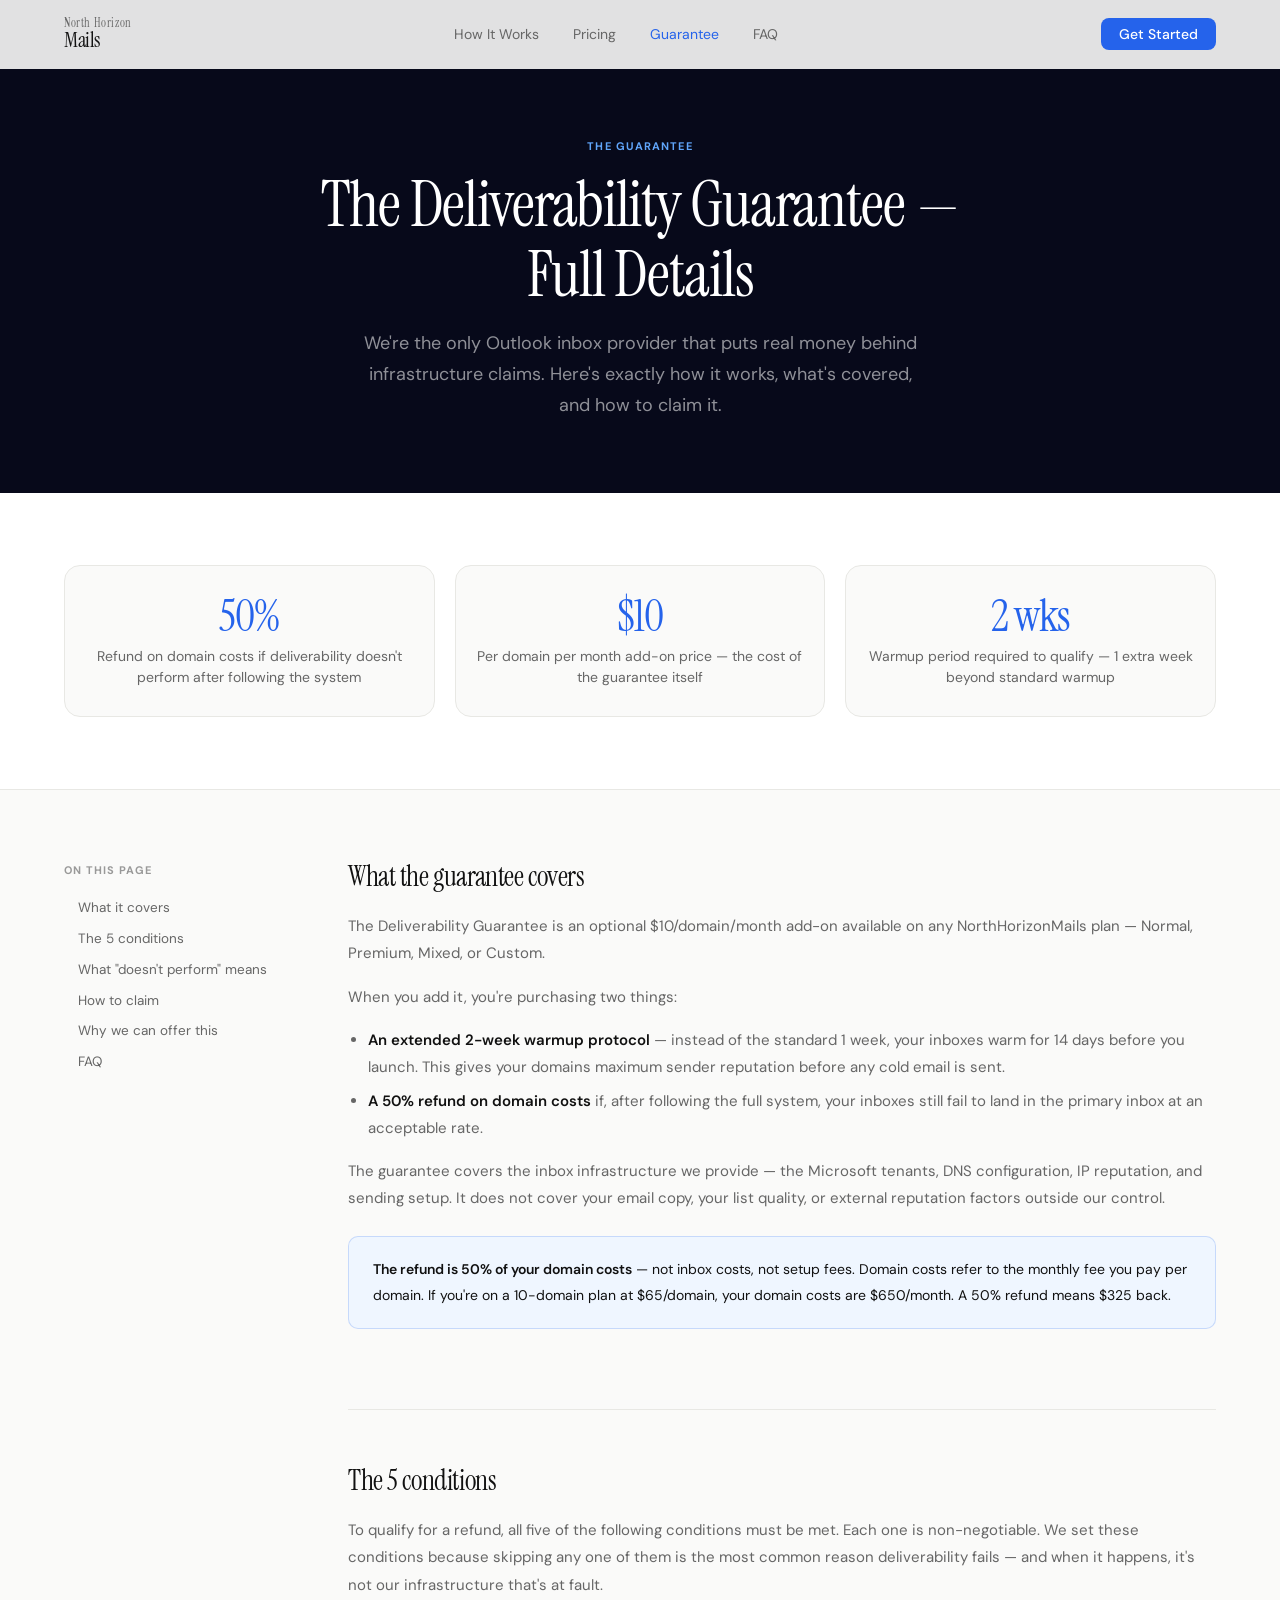
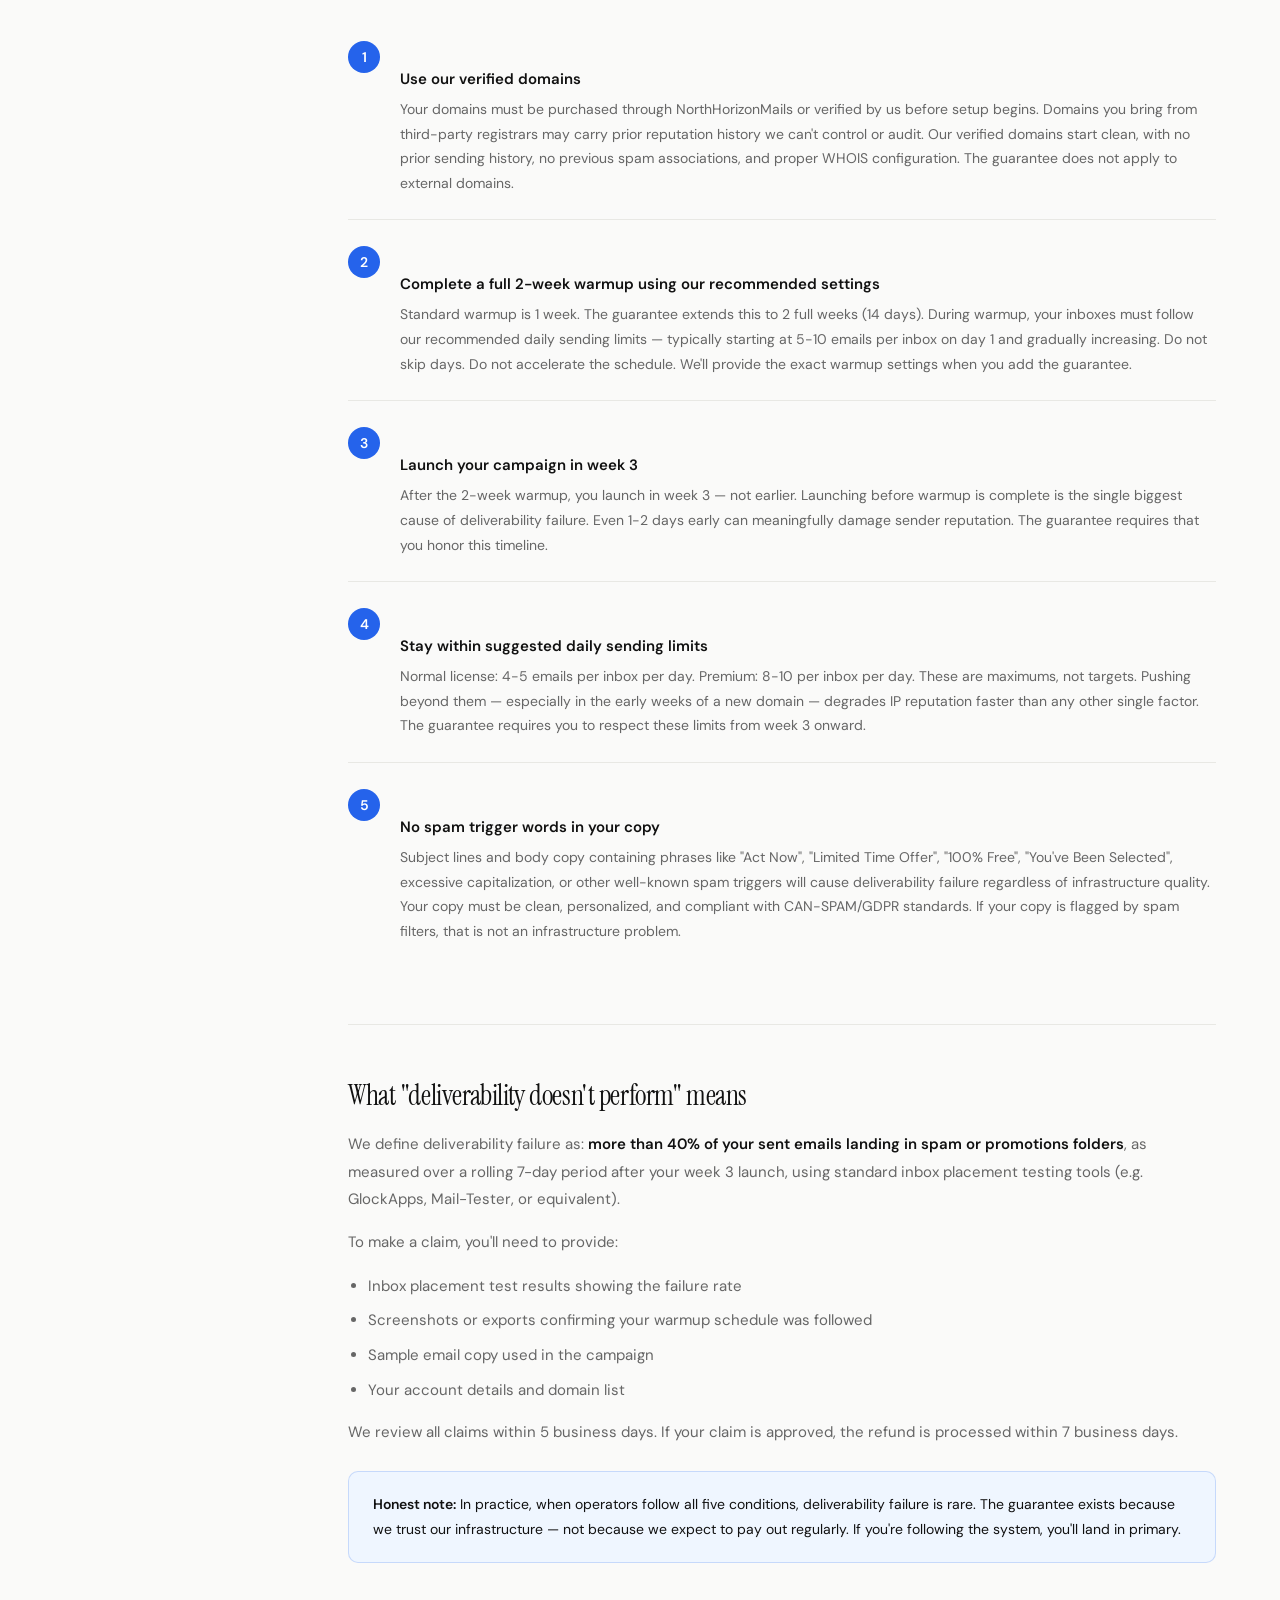
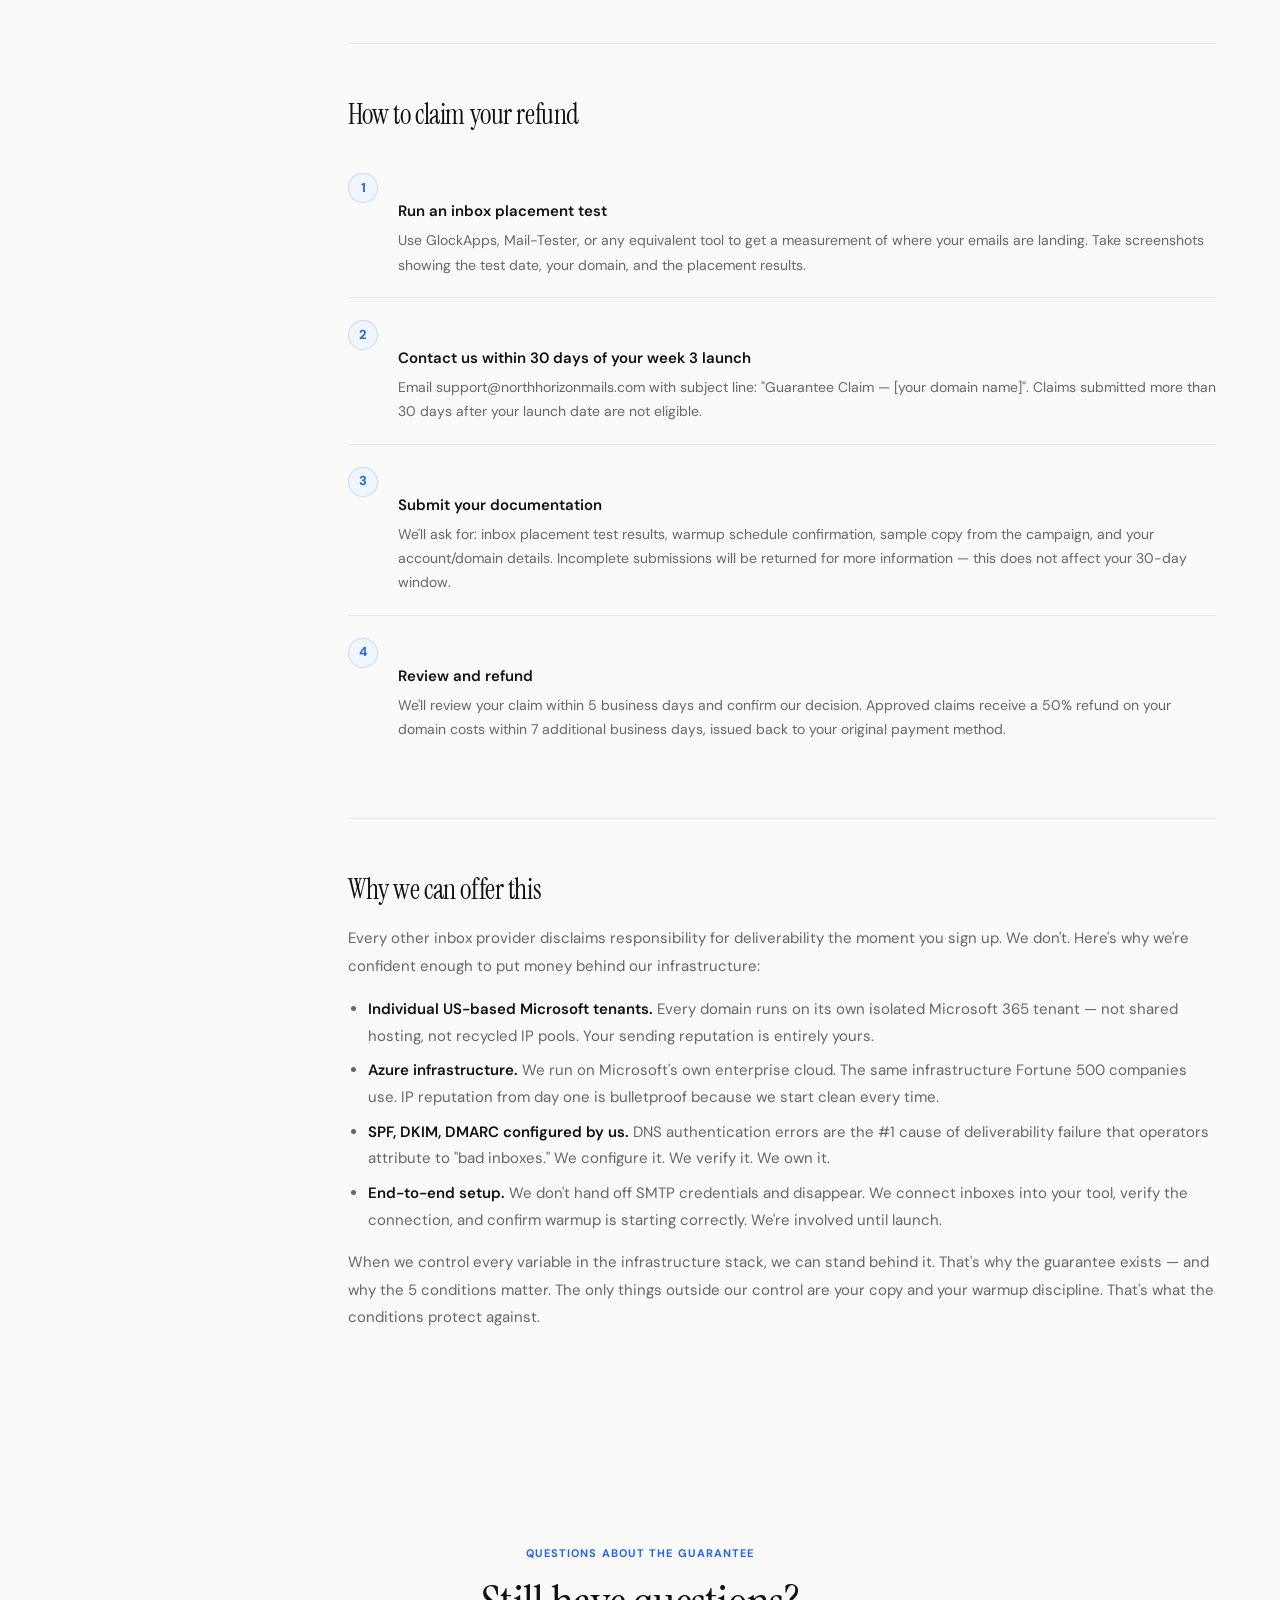
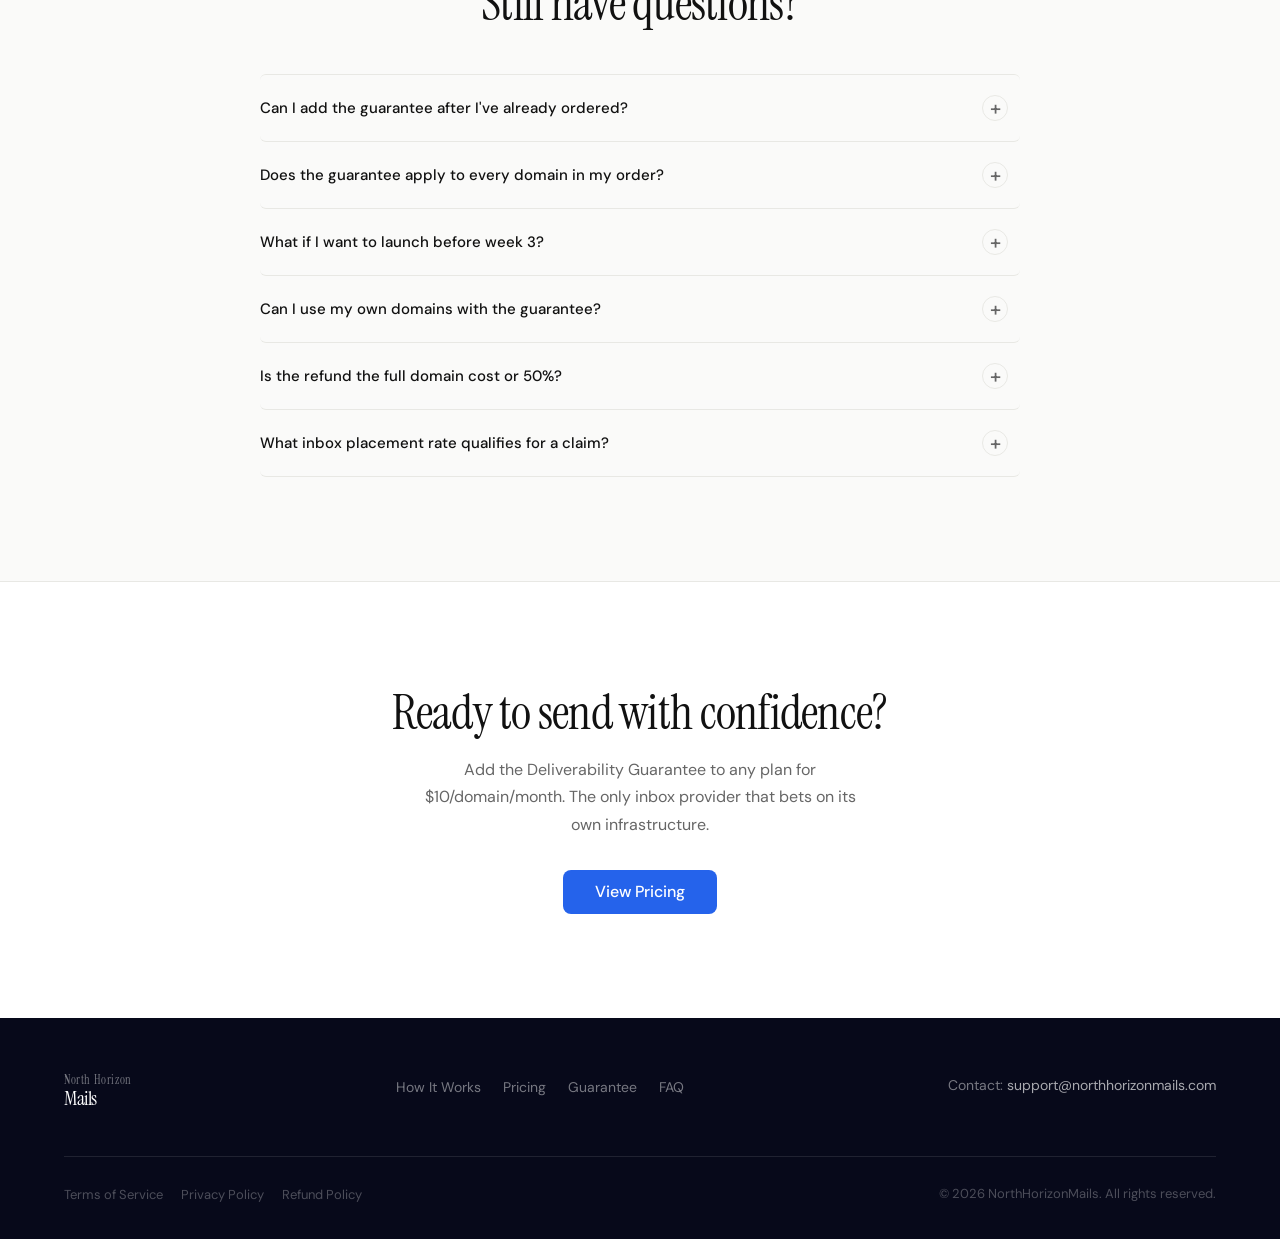
==== guarantee.html @ 083b2d0e "claude code" ====
<!DOCTYPE html>
<html lang="en">
<head>
  <meta charset="UTF-8" />
  <meta name="viewport" content="width=device-width, initial-scale=1.0" />
  <title>The Deliverability Guarantee — NorthHorizonMails</title>
  <meta name="description" content="Full details on the NorthHorizonMails Deliverability Guarantee. Follow the system, and if deliverability doesn't perform, we refund 50% of your domain costs." />
  <link rel="preconnect" href="https://fonts.googleapis.com" />
  <link rel="preconnect" href="https://fonts.gstatic.com" crossorigin />
  <link href="https://fonts.googleapis.com/css2?family=Instrument+Serif:ital@0;1&family=DM+Sans:opsz,wght@9..40,300;9..40,400;9..40,500;9..40,600&display=swap" rel="stylesheet" />
  <link rel="stylesheet" href="styles/tokens.css" />
  <link rel="stylesheet" href="styles/base.css" />
  <link rel="stylesheet" href="styles/animations.css" />
  <link rel="stylesheet" href="styles/components.css" />
  <link rel="stylesheet" href="styles/navbar.css" />
  <link rel="stylesheet" href="styles/footer.css" />
  <link rel="stylesheet" href="styles/page.css" />
  <link rel="stylesheet" href="styles/faq.css" />
  <style>
    /* ── Guarantee page specific ── */
    .g-page-hero {
      padding: calc(var(--nav-h) + 64px) 0 72px;
      background: var(--dark-bg);
      text-align: center;
    }
    .g-page-hero .tag { color: #60A5FA; }
    .g-page-hero h1 { color: white; max-width: 720px; margin: 0 auto 18px; }
    .g-page-hero p {
      font-size: 18px; color: rgba(255,255,255,0.55);
      max-width: 560px; margin: 0 auto; line-height: 1.72;
    }

    .g-overview {
      padding: 72px 0;
      background: var(--bg-alt);
      border-bottom: 1px solid var(--border-solid);
    }
    .g-overview-grid {
      display: grid;
      grid-template-columns: repeat(3, 1fr);
      gap: 20px;
    }
    .g-stat {
      text-align: center;
      padding: 28px 20px;
      background: var(--bg);
      border: 1px solid var(--border-solid);
      border-radius: var(--radius-lg);
    }
    .g-stat-n {
      font-family: var(--font-serif);
      font-size: 44px;
      letter-spacing: -0.02em;
      color: var(--accent);
      line-height: 1;
      margin-bottom: 8px;
    }
    .g-stat-l {
      font-size: 14px;
      color: var(--text-muted);
      line-height: 1.5;
    }

    .cond-detail {
      display: flex;
      gap: 20px;
      align-items: flex-start;
      padding: 24px 0;
      border-bottom: 1px solid var(--border-solid);
    }
    .cond-detail:last-child { border-bottom: none; }
    .cond-n {
      width: 32px; height: 32px; border-radius: 50%;
      background: var(--accent); color: white;
      font-size: 14px; font-weight: 600;
      display: flex; align-items: center; justify-content: center;
      flex-shrink: 0; margin-top: 2px;
    }
    .cond-body h3 {
      font-family: var(--font-sans);
      font-size: 15px; font-weight: 600; color: var(--text);
      margin-bottom: 6px;
    }
    .cond-body p {
      font-size: 14px; color: var(--text-muted); line-height: 1.76;
    }

    .claim-steps {
      counter-reset: claim;
    }
    .claim-step {
      display: flex; gap: 20px; align-items: flex-start;
      padding: 20px 0; border-bottom: 1px solid var(--border-solid);
    }
    .claim-step:last-child { border-bottom: none; }
    .claim-n {
      width: 30px; height: 30px; border-radius: 50%;
      background: var(--accent-bg); color: var(--accent);
      font-size: 13px; font-weight: 700;
      display: flex; align-items: center; justify-content: center;
      flex-shrink: 0; margin-top: 2px;
      border: 1.5px solid var(--accent-border);
    }
    .claim-body h3 {
      font-family: var(--font-sans);
      font-size: 15px; font-weight: 600; color: var(--text);
      margin-bottom: 5px;
    }
    .claim-body p { font-size: 14px; color: var(--text-muted); line-height: 1.74; }

    #g-faq { padding: var(--section-py) 0; background: var(--bg); }
    #g-faq .faq-hd { text-align: center; margin-bottom: 44px; }

    .g-cta-section {
      padding: var(--section-py) 0;
      background: var(--bg-alt);
      text-align: center;
      border-top: 1px solid var(--border-solid);
    }
    .g-cta-section h2 { max-width: 600px; margin: 0 auto 16px; }
    .g-cta-section p {
      font-size: 16px; color: var(--text-muted);
      max-width: 460px; margin: 0 auto 32px; line-height: 1.72;
    }
    .g-cta-section .btn { font-size: 16px; padding: 14px 32px; }

    @media (max-width: 700px) {
      .g-overview-grid { grid-template-columns: 1fr; }
      .cond-detail, .claim-step { flex-direction: row; }
    }
  </style>
</head>
<body>

<!-- NAVBAR -->
<nav id="navbar">
  <div class="nav-inner">
    <a href="index.html" class="nav-logo">
      <span class="logo-top">North Horizon</span>
      <span class="logo-bottom">Mails</span>
    </a>
    <ul class="nav-links">
      <li><a href="index.html#how-it-works">How It Works</a></li>
      <li><a href="index.html#pricing">Pricing</a></li>
      <li><a href="guarantee.html" style="color:var(--accent)">Guarantee</a></li>
      <li><a href="index.html#faq">FAQ</a></li>
    </ul>
    <a href="index.html#pricing" class="btn btn-primary nav-cta">Get Started</a>
    <button class="hamburger" id="hamburger" aria-label="Open menu" aria-expanded="false">
      <span></span><span></span><span></span>
    </button>
  </div>
</nav>
<div class="mobile-nav" id="mobile-nav">
  <a href="index.html#how-it-works">How It Works</a>
  <a href="index.html#pricing">Pricing</a>
  <a href="guarantee.html">Guarantee</a>
  <a href="index.html#faq">FAQ</a>
  <a href="index.html#pricing" class="btn btn-primary">Get Started</a>
</div>

<!-- HERO -->
<section class="g-page-hero">
  <div class="container">
    <span class="tag">The guarantee</span>
    <h1>The Deliverability Guarantee — Full Details</h1>
    <p>We're the only Outlook inbox provider that puts real money behind infrastructure claims. Here's exactly how it works, what's covered, and how to claim it.</p>
  </div>
</section>

<!-- STATS OVERVIEW -->
<section class="g-overview">
  <div class="container">
    <div class="g-overview-grid">
      <div class="g-stat fi">
        <p class="g-stat-n">50%</p>
        <p class="g-stat-l">Refund on domain costs if deliverability doesn't perform after following the system</p>
      </div>
      <div class="g-stat fi d1">
        <p class="g-stat-n">$10</p>
        <p class="g-stat-l">Per domain per month add-on price — the cost of the guarantee itself</p>
      </div>
      <div class="g-stat fi d2">
        <p class="g-stat-n">2 wks</p>
        <p class="g-stat-l">Warmup period required to qualify — 1 extra week beyond standard warmup</p>
      </div>
    </div>
  </div>
</section>

<!-- ARTICLE BODY -->
<section class="page-body">
  <div class="container">
    <div class="page-layout">

      <!-- TOC -->
      <nav class="page-toc">
        <h4>On this page</h4>
        <ul>
          <li><a href="#what-it-covers">What it covers</a></li>
          <li><a href="#the-5-conditions">The 5 conditions</a></li>
          <li><a href="#what-counts">What "doesn't perform" means</a></li>
          <li><a href="#how-to-claim">How to claim</a></li>
          <li><a href="#why-we-can">Why we can offer this</a></li>
          <li><a href="#g-faq">FAQ</a></li>
        </ul>
      </nav>

      <!-- Article -->
      <div class="page-article">

        <div class="article-section" id="what-it-covers">
          <h2>What the guarantee covers</h2>
          <p>The Deliverability Guarantee is an optional $10/domain/month add-on available on any NorthHorizonMails plan — Normal, Premium, Mixed, or Custom.</p>
          <p>When you add it, you're purchasing two things:</p>
          <ul>
            <li><strong>An extended 2-week warmup protocol</strong> — instead of the standard 1 week, your inboxes warm for 14 days before you launch. This gives your domains maximum sender reputation before any cold email is sent.</li>
            <li><strong>A 50% refund on domain costs</strong> if, after following the full system, your inboxes still fail to land in the primary inbox at an acceptable rate.</li>
          </ul>
          <p>The guarantee covers the inbox infrastructure we provide — the Microsoft tenants, DNS configuration, IP reputation, and sending setup. It does not cover your email copy, your list quality, or external reputation factors outside our control.</p>
          <div class="highlight-box">
            <p><strong>The refund is 50% of your domain costs</strong> — not inbox costs, not setup fees. Domain costs refer to the monthly fee you pay per domain. If you're on a 10-domain plan at $65/domain, your domain costs are $650/month. A 50% refund means $325 back.</p>
          </div>
        </div>

        <div class="article-section" id="the-5-conditions">
          <h2>The 5 conditions</h2>
          <p>To qualify for a refund, all five of the following conditions must be met. Each one is non-negotiable. We set these conditions because skipping any one of them is the most common reason deliverability fails — and when it happens, it's not our infrastructure that's at fault.</p>

          <div class="cond-detail">
            <div class="cond-n">1</div>
            <div class="cond-body">
              <h3>Use our verified domains</h3>
              <p>Your domains must be purchased through NorthHorizonMails or verified by us before setup begins. Domains you bring from third-party registrars may carry prior reputation history we can't control or audit. Our verified domains start clean, with no prior sending history, no previous spam associations, and proper WHOIS configuration. The guarantee does not apply to external domains.</p>
            </div>
          </div>
          <div class="cond-detail">
            <div class="cond-n">2</div>
            <div class="cond-body">
              <h3>Complete a full 2-week warmup using our recommended settings</h3>
              <p>Standard warmup is 1 week. The guarantee extends this to 2 full weeks (14 days). During warmup, your inboxes must follow our recommended daily sending limits — typically starting at 5-10 emails per inbox on day 1 and gradually increasing. Do not skip days. Do not accelerate the schedule. We'll provide the exact warmup settings when you add the guarantee.</p>
            </div>
          </div>
          <div class="cond-detail">
            <div class="cond-n">3</div>
            <div class="cond-body">
              <h3>Launch your campaign in week 3</h3>
              <p>After the 2-week warmup, you launch in week 3 — not earlier. Launching before warmup is complete is the single biggest cause of deliverability failure. Even 1-2 days early can meaningfully damage sender reputation. The guarantee requires that you honor this timeline.</p>
            </div>
          </div>
          <div class="cond-detail">
            <div class="cond-n">4</div>
            <div class="cond-body">
              <h3>Stay within suggested daily sending limits</h3>
              <p>Normal license: 4-5 emails per inbox per day. Premium: 8-10 per inbox per day. These are maximums, not targets. Pushing beyond them — especially in the early weeks of a new domain — degrades IP reputation faster than any other single factor. The guarantee requires you to respect these limits from week 3 onward.</p>
            </div>
          </div>
          <div class="cond-detail">
            <div class="cond-n">5</div>
            <div class="cond-body">
              <h3>No spam trigger words in your copy</h3>
              <p>Subject lines and body copy containing phrases like "Act Now", "Limited Time Offer", "100% Free", "You've Been Selected", excessive capitalization, or other well-known spam triggers will cause deliverability failure regardless of infrastructure quality. Your copy must be clean, personalized, and compliant with CAN-SPAM/GDPR standards. If your copy is flagged by spam filters, that is not an infrastructure problem.</p>
            </div>
          </div>
        </div>

        <div class="article-section" id="what-counts">
          <h2>What "deliverability doesn't perform" means</h2>
          <p>We define deliverability failure as: <strong>more than 40% of your sent emails landing in spam or promotions folders</strong>, as measured over a rolling 7-day period after your week 3 launch, using standard inbox placement testing tools (e.g. GlockApps, Mail-Tester, or equivalent).</p>
          <p>To make a claim, you'll need to provide:</p>
          <ul>
            <li>Inbox placement test results showing the failure rate</li>
            <li>Screenshots or exports confirming your warmup schedule was followed</li>
            <li>Sample email copy used in the campaign</li>
            <li>Your account details and domain list</li>
          </ul>
          <p>We review all claims within 5 business days. If your claim is approved, the refund is processed within 7 business days.</p>
          <div class="highlight-box">
            <p><strong>Honest note:</strong> In practice, when operators follow all five conditions, deliverability failure is rare. The guarantee exists because we trust our infrastructure — not because we expect to pay out regularly. If you're following the system, you'll land in primary.</p>
          </div>
        </div>

        <div class="article-section" id="how-to-claim">
          <h2>How to claim your refund</h2>

          <div class="claim-step">
            <div class="claim-n">1</div>
            <div class="claim-body">
              <h3>Run an inbox placement test</h3>
              <p>Use GlockApps, Mail-Tester, or any equivalent tool to get a measurement of where your emails are landing. Take screenshots showing the test date, your domain, and the placement results.</p>
            </div>
          </div>
          <div class="claim-step">
            <div class="claim-n">2</div>
            <div class="claim-body">
              <h3>Contact us within 30 days of your week 3 launch</h3>
              <p>Email support@northhorizonmails.com with subject line: "Guarantee Claim — [your domain name]". Claims submitted more than 30 days after your launch date are not eligible.</p>
            </div>
          </div>
          <div class="claim-step">
            <div class="claim-n">3</div>
            <div class="claim-body">
              <h3>Submit your documentation</h3>
              <p>We'll ask for: inbox placement test results, warmup schedule confirmation, sample copy from the campaign, and your account/domain details. Incomplete submissions will be returned for more information — this does not affect your 30-day window.</p>
            </div>
          </div>
          <div class="claim-step">
            <div class="claim-n">4</div>
            <div class="claim-body">
              <h3>Review and refund</h3>
              <p>We'll review your claim within 5 business days and confirm our decision. Approved claims receive a 50% refund on your domain costs within 7 additional business days, issued back to your original payment method.</p>
            </div>
          </div>
        </div>

        <div class="article-section" id="why-we-can">
          <h2>Why we can offer this</h2>
          <p>Every other inbox provider disclaims responsibility for deliverability the moment you sign up. We don't. Here's why we're confident enough to put money behind our infrastructure:</p>
          <ul>
            <li><strong>Individual US-based Microsoft tenants.</strong> Every domain runs on its own isolated Microsoft 365 tenant — not shared hosting, not recycled IP pools. Your sending reputation is entirely yours.</li>
            <li><strong>Azure infrastructure.</strong> We run on Microsoft's own enterprise cloud. The same infrastructure Fortune 500 companies use. IP reputation from day one is bulletproof because we start clean every time.</li>
            <li><strong>SPF, DKIM, DMARC configured by us.</strong> DNS authentication errors are the #1 cause of deliverability failure that operators attribute to "bad inboxes." We configure it. We verify it. We own it.</li>
            <li><strong>End-to-end setup.</strong> We don't hand off SMTP credentials and disappear. We connect inboxes into your tool, verify the connection, and confirm warmup is starting correctly. We're involved until launch.</li>
          </ul>
          <p>When we control every variable in the infrastructure stack, we can stand behind it. That's why the guarantee exists — and why the 5 conditions matter. The only things outside our control are your copy and your warmup discipline. That's what the conditions protect against.</p>
        </div>

      </div>
    </div>
  </div>
</section>

<!-- FAQ -->
<section id="g-faq">
  <div class="container">
    <div class="faq-hd fi">
      <span class="tag">Questions about the guarantee</span>
      <h2>Still have questions?</h2>
    </div>
    <div class="faq-list fi">
      <div class="faq-item">
        <button class="faq-q">Can I add the guarantee after I've already ordered?<span class="faq-ico">+</span></button>
        <div class="faq-a">Yes, but only before your warmup starts. Once warmup has begun, the guarantee cannot be added to that domain cohort. Contact us when placing your order or within the first 24 hours of setup to add it.</div>
      </div>
      <div class="faq-item">
        <button class="faq-q">Does the guarantee apply to every domain in my order?<span class="faq-ico">+</span></button>
        <div class="faq-a">The guarantee is priced and applied per domain ($10/domain/month). You can add it to all domains in your order or only selected ones. Refunds are calculated per domain — only domains with the guarantee add-on are eligible for a claim.</div>
      </div>
      <div class="faq-item">
        <button class="faq-q">What if I want to launch before week 3?<span class="faq-ico">+</span></button>
        <div class="faq-a">You can launch whenever you want — the guarantee simply won't apply if you launch before completing the full 2-week warmup. If deliverability is a priority and you've paid for the guarantee, we strongly recommend respecting the timeline. That extra week makes a measurable difference.</div>
      </div>
      <div class="faq-item">
        <button class="faq-q">Can I use my own domains with the guarantee?<span class="faq-ico">+</span></button>
        <div class="faq-a">No. The guarantee requires our verified domains because we can only stand behind reputation that we control from day one. Domains with prior sending history, unknown WHOIS status, or third-party DNS configurations introduce variables we can't audit. The guarantee is only available on NorthHorizonMails verified domains.</div>
      </div>
      <div class="faq-item">
        <button class="faq-q">Is the refund the full domain cost or 50%?<span class="faq-ico">+</span></button>
        <div class="faq-a">50% of your monthly domain costs for the affected billing period. If you have 10 domains at $65/month, your domain cost is $650/month. A successful claim returns $325. The guarantee add-on fee ($10/domain) is not refunded — that's the cost of the guarantee itself.</div>
      </div>
      <div class="faq-item">
        <button class="faq-q">What inbox placement rate qualifies for a claim?<span class="faq-ico">+</span></button>
        <div class="faq-a">More than 40% of emails landing in spam or promotions, measured over a 7-day window after your week 3 launch using a standard inbox placement testing tool. You'll need to provide the test results as part of your claim documentation.</div>
      </div>
    </div>
  </div>
</section>

<!-- CTA -->
<section class="g-cta-section">
  <div class="container">
    <h2 class="fi">Ready to send with confidence?</h2>
    <p class="fi d1">Add the Deliverability Guarantee to any plan for $10/domain/month. The only inbox provider that bets on its own infrastructure.</p>
    <a href="index.html#pricing" class="btn btn-primary fi d2">View Pricing</a>
  </div>
</section>

<!-- FOOTER -->
<footer id="footer">
  <div class="container">
    <div class="footer-top">
      <a href="index.html" class="footer-logo">
        <span class="logo-top">North Horizon</span>
        <span class="logo-bottom">Mails</span>
      </a>
      <ul class="footer-links">
        <li><a href="index.html#how-it-works">How It Works</a></li>
        <li><a href="index.html#pricing">Pricing</a></li>
        <li><a href="guarantee.html">Guarantee</a></li>
        <li><a href="index.html#faq">FAQ</a></li>
      </ul>
      <div class="footer-contact">Contact: <a href="mailto:support@northhorizonmails.com">support@northhorizonmails.com</a></div>
    </div>
    <div class="footer-bottom">
      <ul class="footer-legal">
        <li><a href="terms.html">Terms of Service</a></li>
        <li><a href="privacy.html">Privacy Policy</a></li>
        <li><a href="refund.html">Refund Policy</a></li>
      </ul>
      <p class="footer-copy">© 2026 NorthHorizonMails. All rights reserved.</p>
    </div>
  </div>
</footer>

<script src="js/config.js"></script>
<script src="js/app.js"></script>
</body>
</html>
---- styles/tokens.css ----
/* ════════════════════════════════════════════
   TOKENS.CSS — Design System Variables
   Edit this file to change colors, fonts, and
   spacing across the entire site.
════════════════════════════════════════════ */

:root {

  /* ── Colors ─────────────────────────────── */
  --bg:             #FAFAF9;      /* Main background */
  --bg-alt:         #FFFFFF;      /* Section alternate background */
  --text:           #111111;      /* Primary text */
  --text-muted:     #666666;      /* Secondary text */
  --text-light:     #999999;      /* Tertiary / placeholder text */

  /* Accent (blue) */
  --accent:         #2563EB;
  --accent-dark:    #1D4ED8;
  --accent-bg:      #EFF6FF;      /* Light blue tint for backgrounds */
  --accent-border:  rgba(37, 99, 235, 0.2);

  /* Borders */
  --border:         rgba(0, 0, 0, 0.08);
  --border-solid:   #E8E8E4;

  /* Dark section (Guarantee, Footer) */
  --dark-bg:           #07091A;
  --dark-surface:      rgba(255, 255, 255, 0.04);
  --dark-border:       rgba(255, 255, 255, 0.1);
  --dark-text:         rgba(255, 255, 255, 0.65);
  --dark-text-muted:   rgba(255, 255, 255, 0.45);
  --dark-text-faint:   rgba(255, 255, 255, 0.28);
  --dark-accent:       #60A5FA;
  --dark-accent-dim:   rgba(37, 99, 235, 0.28);
  --dark-accent-text:  #93C5FD;

  /* ── Shadows ─────────────────────────────── */
  --shadow-xs:  0 1px 2px rgba(0, 0, 0, 0.05);
  --shadow-sm:  0 2px 8px rgba(0, 0, 0, 0.06);
  --shadow-md:  0 4px 24px rgba(0, 0, 0, 0.08);
  --shadow-lg:  0 8px 48px rgba(0, 0, 0, 0.12);
  --shadow-accent: 0 4px 16px rgba(37, 99, 235, 0.30);

  /* ── Typography ──────────────────────────── */
  --font-serif: 'Instrument Serif', Georgia, 'Times New Roman', serif;
  --font-sans:  'DM Sans', system-ui, -apple-system, sans-serif;

  /* ── Sizing ──────────────────────────────── */
  --max-w:      1200px;
  --nav-h:      68px;
  --radius:     10px;
  --radius-lg:  16px;
  --section-py: 104px;

}

@media (max-width: 768px) {
  :root {
    --section-py: 72px;
  }
}

@media (max-width: 480px) {
  :root {
    --section-py: 56px;
  }
}
---- styles/base.css ----
/* ════════════════════════════════════════════
   BASE.CSS — Reset, body, container, headings
════════════════════════════════════════════ */

*, *::before, *::after {
  box-sizing: border-box;
  margin: 0;
  padding: 0;
}

html {
  scroll-behavior: smooth;
}

body {
  font-family: var(--font-sans);
  background: var(--bg);
  color: var(--text);
  line-height: 1.6;
  -webkit-font-smoothing: antialiased;
  -moz-osx-font-smoothing: grayscale;
  overflow-x: hidden;
}

img, svg {
  display: block;
  max-width: 100%;
}

a {
  color: inherit;
}

button {
  font-family: var(--font-sans);
}

/* ── Container ── */
.container {
  max-width: var(--max-w);
  margin: 0 auto;
  padding: 0 24px;
}

@media (max-width: 480px) {
  .container {
    padding: 0 18px;
  }
}

/* ── Headings ── */
h1, h2 {
  font-family: var(--font-serif);
  font-weight: 400;
  line-height: 1.1;
}

h1 {
  font-size: clamp(36px, 5vw, 68px);
  letter-spacing: -0.02em;
}

h2 {
  font-size: clamp(30px, 3.8vw, 52px);
  letter-spacing: -0.015em;
}

/* ── Section tag ── */
.tag {
  display: inline-block;
  font-size: 11px;
  font-weight: 700;
  letter-spacing: 0.1em;
  text-transform: uppercase;
  color: var(--accent);
  margin-bottom: 14px;
}
---- styles/animations.css ----
/* ════════════════════════════════════════════
   ANIMATIONS.CSS — Scroll fade-in
════════════════════════════════════════════ */

.fi {
  opacity: 0;
  transform: translateY(20px);
  transition: opacity 0.65s ease, transform 0.65s ease;
}

.fi.in {
  opacity: 1;
  transform: translateY(0);
}

.fi.d1 { transition-delay: 0.10s; }
.fi.d2 { transition-delay: 0.20s; }
.fi.d3 { transition-delay: 0.30s; }
.fi.d4 { transition-delay: 0.40s; }

/* Disable animations for users who prefer reduced motion */
@media (prefers-reduced-motion: reduce) {
  .fi {
    opacity: 1;
    transform: none;
    transition: none;
  }
}
---- styles/components.css ----
/* ════════════════════════════════════════════
   COMPONENTS.CSS — Shared UI components
   Buttons, dividers, check icons
════════════════════════════════════════════ */

/* ── Buttons ── */
.btn {
  display: inline-flex;
  align-items: center;
  justify-content: center;
  gap: 8px;
  padding: 12px 22px;
  font-family: var(--font-sans);
  font-size: 15px;
  font-weight: 500;
  line-height: 1;
  border-radius: 8px;
  border: none;
  cursor: pointer;
  text-decoration: none;
  transition: background 0.2s ease, box-shadow 0.2s ease, transform 0.2s ease, border-color 0.2s ease;
  white-space: nowrap;
  -webkit-tap-highlight-color: transparent;
}

.btn-primary {
  background: var(--accent);
  color: white;
}
.btn-primary:hover {
  background: var(--accent-dark);
  box-shadow: var(--shadow-accent);
  transform: translateY(-1px);
}
.btn-primary:active {
  transform: translateY(0);
  box-shadow: none;
}

.btn-secondary {
  background: transparent;
  color: var(--text);
  border: 1.5px solid rgba(0, 0, 0, 0.15);
}
.btn-secondary:hover {
  border-color: rgba(0, 0, 0, 0.3);
  transform: translateY(-1px);
}
.btn-secondary:active {
  transform: translateY(0);
}

.btn-outline {
  background: transparent;
  color: var(--accent);
  border: 1.5px solid var(--accent);
}
.btn-outline:hover {
  background: var(--accent-bg);
}

/* ── Check icon (pricing features) ── */
.chk {
  width: 17px;
  height: 17px;
  border-radius: 50%;
  background: var(--accent-bg);
  display: flex;
  align-items: center;
  justify-content: center;
  flex-shrink: 0;
  margin-top: 1px;
}
.chk svg {
  width: 9px;
  height: 9px;
  color: var(--accent);
}

/* ── Card divider ── */
.c-div {
  height: 1px;
  background: var(--border-solid);
  margin: 18px 0;
}
---- styles/navbar.css ----
/* ════════════════════════════════════════════
   NAVBAR.CSS
════════════════════════════════════════════ */

#navbar {
  position: fixed;
  top: 0; left: 0; right: 0;
  z-index: 1000;
  background: rgba(250, 250, 249, 0.9);
  backdrop-filter: blur(16px);
  -webkit-backdrop-filter: blur(16px);
  border-bottom: 1px solid transparent;
  transition: border-color 0.3s, box-shadow 0.3s;
}

#navbar.scrolled {
  border-color: var(--border-solid);
  box-shadow: var(--shadow-sm);
}

.nav-inner {
  max-width: var(--max-w);
  margin: 0 auto;
  padding: 0 24px;
  height: var(--nav-h);
  display: flex;
  align-items: center;
  justify-content: space-between;
  gap: 24px;
}

/* ── Two-line logo ── */
.nav-logo {
  text-decoration: none;
  display: flex;
  flex-direction: column;
  line-height: 1.15;
  flex-shrink: 0;
}
.logo-top {
  font-family: var(--font-serif);
  font-size: 12px;
  font-weight: 400;
  letter-spacing: 0.05em;
  color: var(--text-muted);
}
.logo-bottom {
  font-family: var(--font-serif);
  font-size: 21px;
  font-weight: 400;
  letter-spacing: -0.02em;
  color: var(--text);
  line-height: 1;
}

/* ── Nav links ── */
.nav-links {
  display: flex;
  gap: 34px;
  list-style: none;
}
.nav-links a {
  font-size: 14px;
  color: var(--text-muted);
  text-decoration: none;
  transition: color 0.2s;
}
.nav-links a:hover {
  color: var(--text);
}

.nav-cta {
  font-size: 14px;
  padding: 9px 18px;
  flex-shrink: 0;
}

/* ── Hamburger ── */
.hamburger {
  display: none;
  flex-direction: column;
  gap: 5px;
  cursor: pointer;
  background: none;
  border: none;
  padding: 6px;
  -webkit-tap-highlight-color: transparent;
}
.hamburger span {
  display: block;
  width: 22px;
  height: 2px;
  background: var(--text);
  border-radius: 2px;
  transition: transform 0.3s ease, opacity 0.3s ease;
}
.hamburger.open span:nth-child(1) { transform: translateY(7px) rotate(45deg); }
.hamburger.open span:nth-child(2) { opacity: 0; transform: scaleX(0); }
.hamburger.open span:nth-child(3) { transform: translateY(-7px) rotate(-45deg); }

/* ── Mobile nav ── */
.mobile-nav {
  position: fixed;
  top: var(--nav-h); left: 0; right: 0;
  background: rgba(250, 250, 249, 0.98);
  backdrop-filter: blur(16px);
  -webkit-backdrop-filter: blur(16px);
  border-bottom: 1px solid var(--border-solid);
  display: flex;
  flex-direction: column;
  overflow: hidden;
  max-height: 0;
  opacity: 0;
  transition: max-height 0.38s cubic-bezier(0.4, 0, 0.2, 1), opacity 0.3s ease;
  z-index: 999;
}
.mobile-nav.open {
  max-height: 420px;
  opacity: 1;
}
.mobile-nav a {
  font-size: 16px;
  color: var(--text);
  text-decoration: none;
  padding: 14px 24px;
  border-bottom: 1px solid var(--border-solid);
  transition: color 0.2s, background 0.2s;
}
.mobile-nav a:hover {
  color: var(--accent);
  background: var(--accent-bg);
}
.mobile-nav .btn {
  margin: 16px 24px 20px;
  justify-content: center;
}

@media (max-width: 768px) {
  .nav-links, .nav-cta { display: none; }
  .hamburger { display: flex; }
}
---- styles/footer.css ----
/* ════════════════════════════════════════════
   FOOTER.CSS
════════════════════════════════════════════ */

#footer {
  background: var(--dark-bg);
  padding: 56px 0 32px;
}

/* ── Two-line footer logo ── */
.footer-logo {
  text-decoration: none;
  display: flex;
  flex-direction: column;
  line-height: 1.15;
}
.footer-logo .logo-top {
  font-family: var(--font-serif);
  font-size: 12px;
  font-weight: 400;
  letter-spacing: 0.05em;
  color: rgba(255, 255, 255, 0.45);
}
.footer-logo .logo-bottom {
  font-family: var(--font-serif);
  font-size: 20px;
  font-weight: 400;
  letter-spacing: -0.02em;
  color: white;
  line-height: 1;
}

.footer-top {
  display: flex;
  justify-content: space-between;
  align-items: flex-start;
  flex-wrap: wrap;
  gap: 28px;
  margin-bottom: 48px;
}

.footer-links {
  display: flex;
  gap: 22px;
  list-style: none;
  flex-wrap: wrap;
  align-items: center;
}
.footer-links a {
  font-size: 14px;
  color: var(--dark-text-muted);
  text-decoration: none;
  transition: color 0.2s;
}
.footer-links a:hover {
  color: white;
}

.footer-contact {
  font-size: 14px;
  color: var(--dark-text-muted);
}
.footer-contact a {
  color: var(--dark-text);
  text-decoration: none;
  transition: color 0.2s;
}
.footer-contact a:hover {
  color: white;
}

/* ── Bottom bar ── */
.footer-bottom {
  border-top: 1px solid var(--dark-border);
  padding-top: 24px;
  display: flex;
  justify-content: space-between;
  align-items: center;
  flex-wrap: wrap;
  gap: 14px;
}

.footer-legal {
  display: flex;
  gap: 18px;
  list-style: none;
  flex-wrap: wrap;
}
.footer-legal a {
  font-size: 13px;
  color: var(--dark-text-faint);
  text-decoration: none;
  transition: color 0.2s;
}
.footer-legal a:hover {
  color: rgba(255, 255, 255, 0.65);
}

.footer-copy {
  font-size: 13px;
  color: var(--dark-text-faint);
}

/* ── Responsive ── */
@media (max-width: 640px) {
  .footer-top {
    flex-direction: column;
    gap: 22px;
  }
  .footer-bottom {
    flex-direction: column;
    align-items: flex-start;
    gap: 10px;
  }
}
---- styles/page.css ----
/* ════════════════════════════════════════════
   PAGE.CSS — Layout for detail/legal pages
   (guarantee.html, terms.html, etc.)
════════════════════════════════════════════ */

.page-hero {
  padding: calc(var(--nav-h) + 64px) 0 64px;
  background: radial-gradient(ellipse at 50% -10%, rgba(37, 99, 235, 0.06) 0%, transparent 65%), var(--bg);
  border-bottom: 1px solid var(--border-solid);
}

.page-hero h1 {
  max-width: 680px;
  margin: 0 auto 18px;
  text-align: center;
}

.page-hero-meta {
  text-align: center;
  font-size: 14px;
  color: var(--text-light);
}

/* ── Article layout ── */
.page-body {
  padding: 72px 0 104px;
  background: var(--bg);
}

.page-layout {
  display: grid;
  grid-template-columns: 220px 1fr;
  gap: 64px;
  align-items: start;
}

/* ── Sticky sidebar TOC ── */
.page-toc {
  position: sticky;
  top: calc(var(--nav-h) + 24px);
}

.page-toc h4 {
  font-family: var(--font-sans);
  font-size: 11px;
  font-weight: 700;
  letter-spacing: 0.09em;
  text-transform: uppercase;
  color: var(--text-light);
  margin-bottom: 14px;
}

.page-toc ul {
  list-style: none;
}
.page-toc li {
  margin-bottom: 2px;
}
.page-toc a {
  display: block;
  font-size: 13.5px;
  color: var(--text-muted);
  text-decoration: none;
  padding: 5px 0 5px 12px;
  border-left: 2px solid transparent;
  transition: color 0.2s, border-color 0.2s;
  line-height: 1.4;
}
.page-toc a:hover {
  color: var(--accent);
  border-color: var(--accent);
}

/* ── Article content ── */
.page-article {
  min-width: 0;
}

.article-section {
  margin-bottom: 56px;
  padding-bottom: 56px;
  border-bottom: 1px solid var(--border-solid);
}
.article-section:last-child {
  margin-bottom: 0;
  padding-bottom: 0;
  border-bottom: none;
}

.article-section h2 {
  font-size: clamp(22px, 2.5vw, 28px);
  margin-bottom: 20px;
}

.article-section h3 {
  font-family: var(--font-sans);
  font-size: 16px;
  font-weight: 600;
  color: var(--text);
  margin: 28px 0 10px;
}

.article-section p {
  font-size: 15px;
  color: var(--text-muted);
  line-height: 1.82;
  margin-bottom: 16px;
}
.article-section p:last-child {
  margin-bottom: 0;
}

.article-section ul,
.article-section ol {
  padding-left: 20px;
  margin-bottom: 16px;
}
.article-section li {
  font-size: 15px;
  color: var(--text-muted);
  line-height: 1.78;
  margin-bottom: 8px;
}

.article-section strong {
  color: var(--text);
  font-weight: 600;
}

.article-section a {
  color: var(--accent);
  text-decoration: underline;
  text-underline-offset: 3px;
}

/* ── Highlight box ── */
.highlight-box {
  background: var(--accent-bg);
  border: 1px solid var(--accent-border);
  border-radius: var(--radius);
  padding: 20px 24px;
  margin: 24px 0;
}
.highlight-box p {
  font-size: 14px !important;
  color: var(--text) !important;
  margin-bottom: 0 !important;
}

/* ── Responsive ── */
@media (max-width: 900px) {
  .page-layout {
    grid-template-columns: 1fr;
    gap: 0;
  }
  .page-toc {
    display: none;
  }
}

@media (max-width: 480px) {
  .page-body {
    padding: 48px 0 72px;
  }
}
---- styles/faq.css ----
/* ════════════════════════════════════════════
   FAQ.CSS — Accordion with smooth animation
════════════════════════════════════════════ */

#faq {
  padding: var(--section-py) 0;
  background: var(--bg);
}

.faq-hd {
  text-align: center;
  margin-bottom: 52px;
}

.faq-list {
  max-width: 760px;
  margin: 0 auto;
}

/* ── Item ── */
.faq-item {
  border-bottom: 1px solid var(--border-solid);
  transition: background 0.2s;
  border-radius: 6px;
}
.faq-item:first-child {
  border-top: 1px solid var(--border-solid);
}
.faq-item.open {
  background: rgba(37, 99, 235, 0.025);
}

/* ── Question button ── */
.faq-q {
  width: 100%;
  display: flex;
  align-items: center;
  justify-content: space-between;
  gap: 16px;
  padding: 20px 12px 20px 0;
  background: none;
  border: none;
  cursor: pointer;
  text-align: left;
  font-family: var(--font-sans);
  font-size: 15px;
  font-weight: 500;
  color: var(--text);
  transition: color 0.2s;
  -webkit-tap-highlight-color: transparent;
  min-height: 44px; /* touch target */
}
.faq-q:hover {
  color: var(--accent);
}
.faq-item.open .faq-q {
  color: var(--accent);
}

/* ── +/× icon ── */
.faq-ico {
  width: 26px;
  height: 26px;
  border-radius: 50%;
  border: 1.5px solid var(--border-solid);
  display: flex;
  align-items: center;
  justify-content: center;
  flex-shrink: 0;
  font-size: 20px;
  line-height: 1;
  color: var(--text-muted);
  transition: background 0.3s, border-color 0.3s, color 0.3s, transform 0.3s;
}
.faq-item.open .faq-ico {
  background: var(--accent);
  border-color: var(--accent);
  color: white;
  transform: rotate(45deg);
}

/* ── Answer — smooth max-height animation ── */
.faq-a {
  overflow: hidden;
  max-height: 0;
  padding: 0 44px 0 0;
  font-size: 14px;
  color: var(--text-muted);
  line-height: 1.84;
  transition: max-height 0.42s cubic-bezier(0.4, 0, 0.2, 1),
              padding-bottom 0.42s ease;
}
.faq-item.open .faq-a {
  max-height: 600px;
  padding-bottom: 22px;
}

/* ── Responsive ── */
@media (max-width: 480px) {
  .faq-q {
    font-size: 14px;
    padding-right: 0;
  }
  .faq-a {
    padding-right: 0;
  }
}
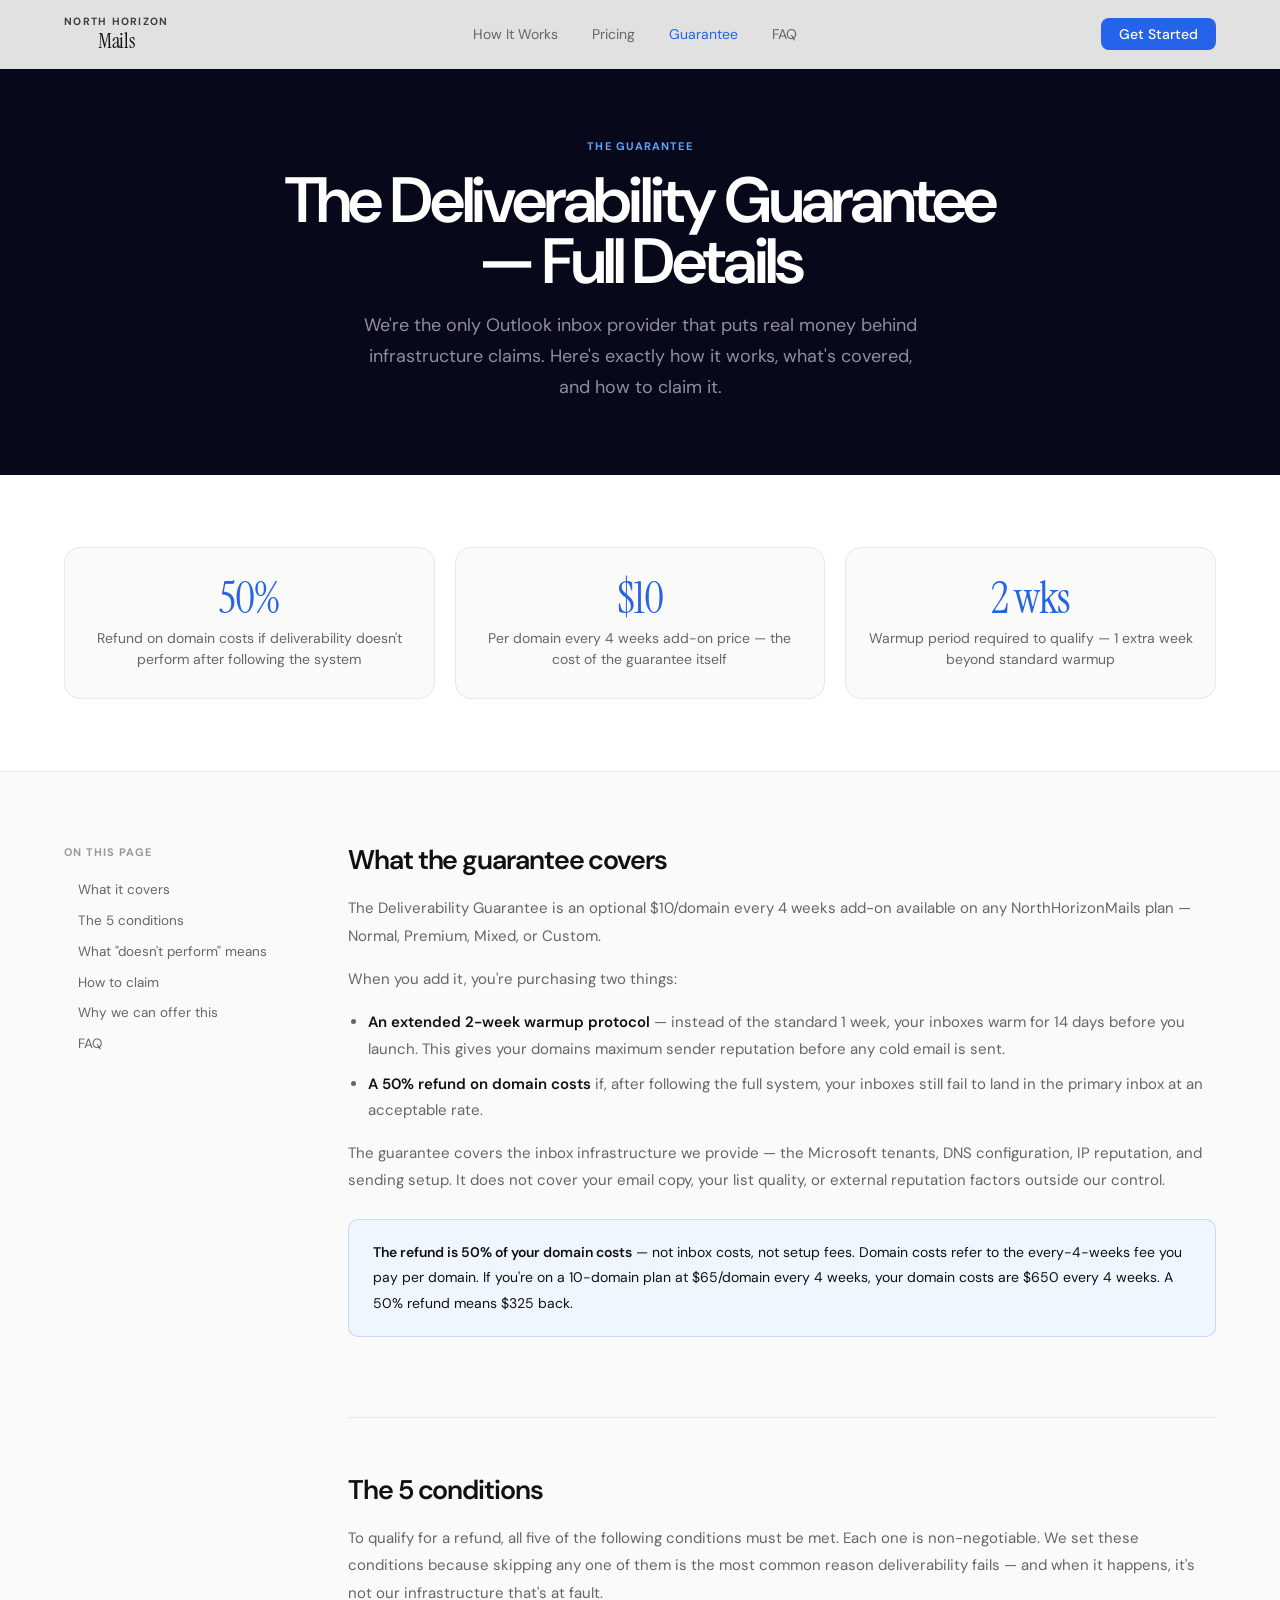
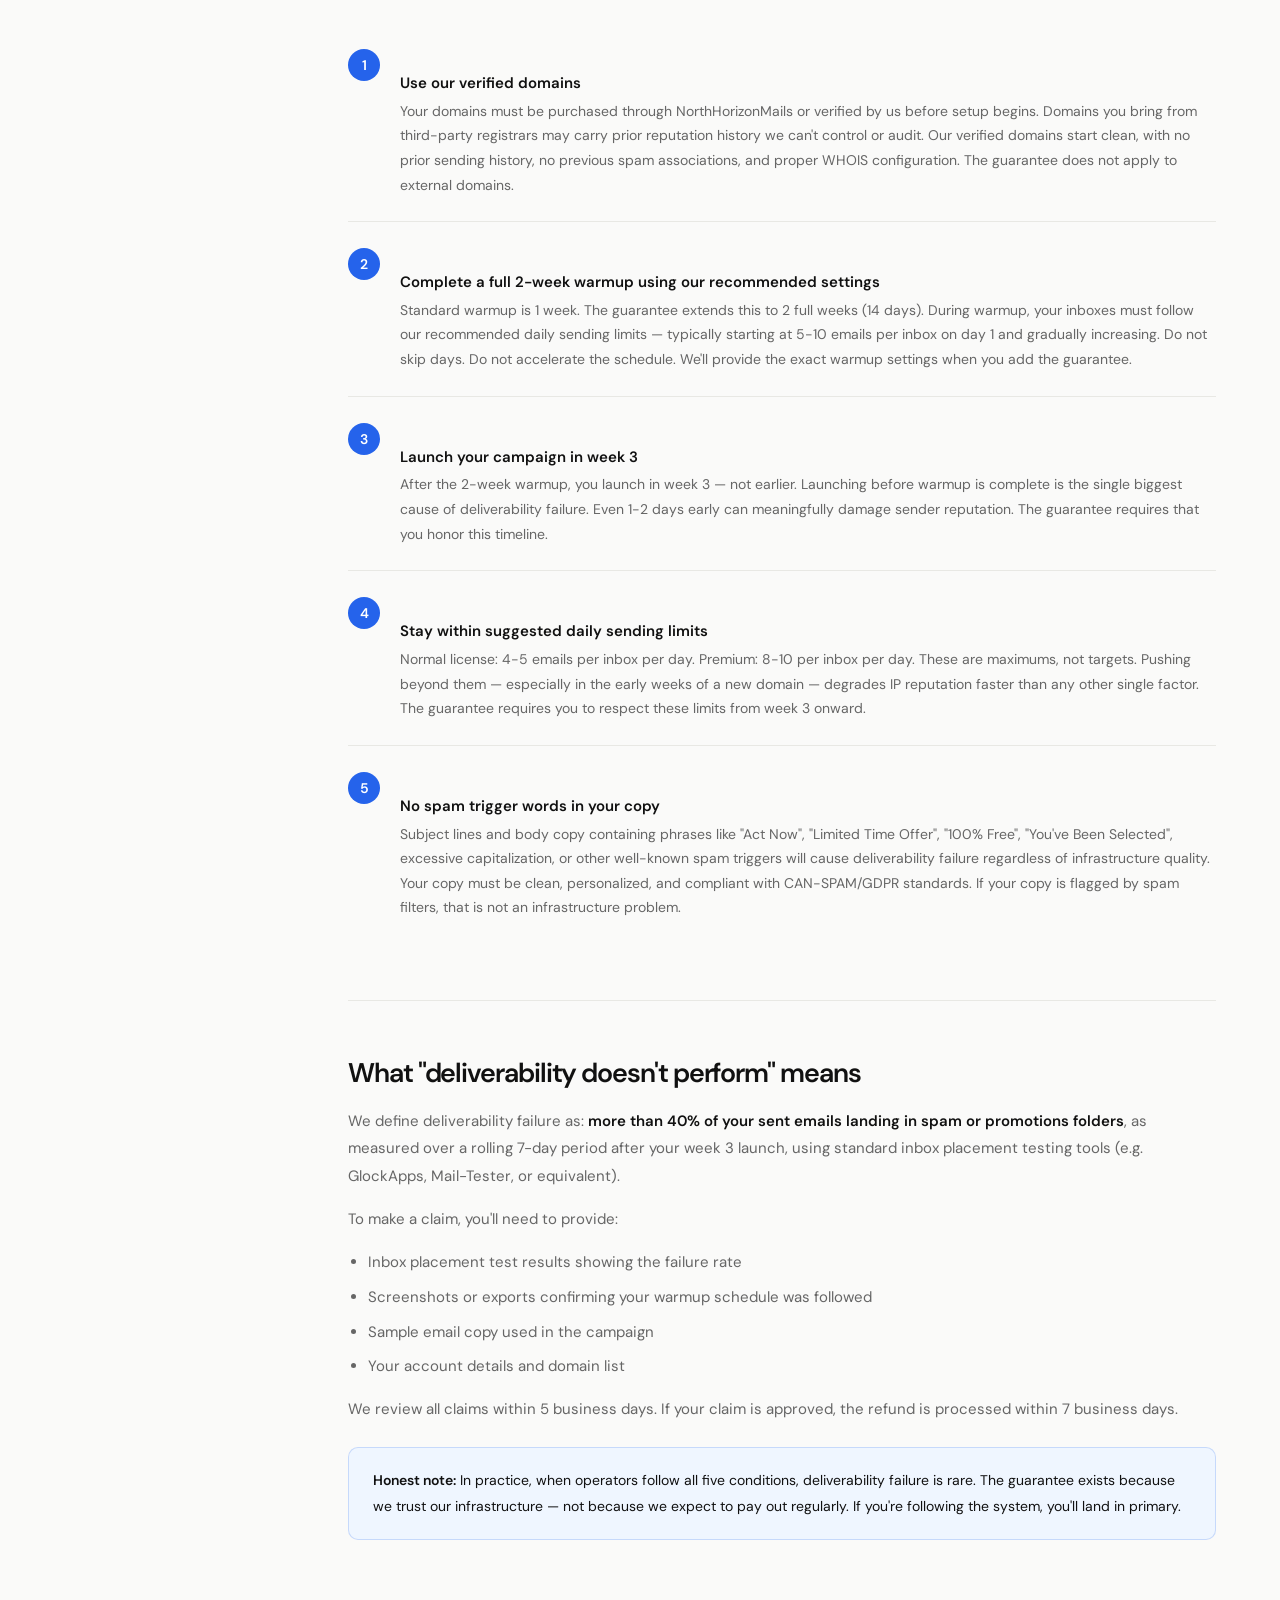
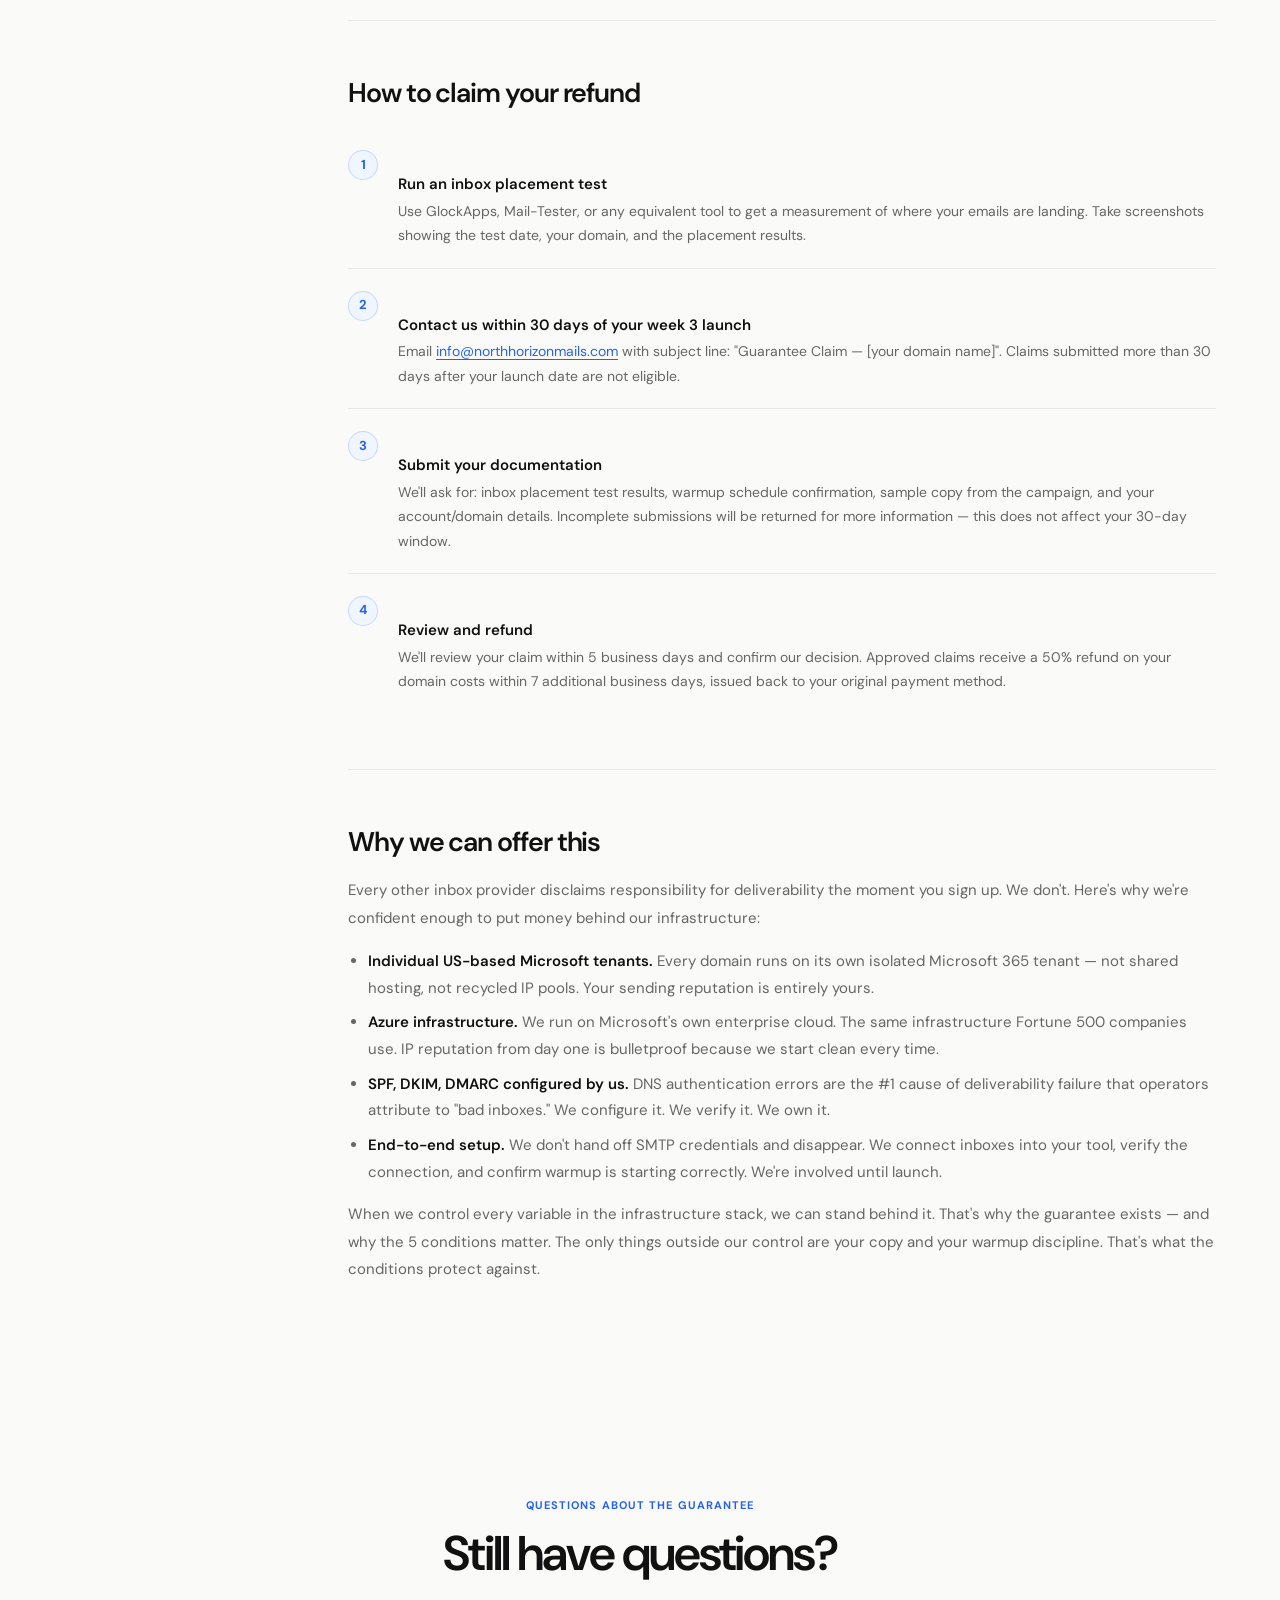
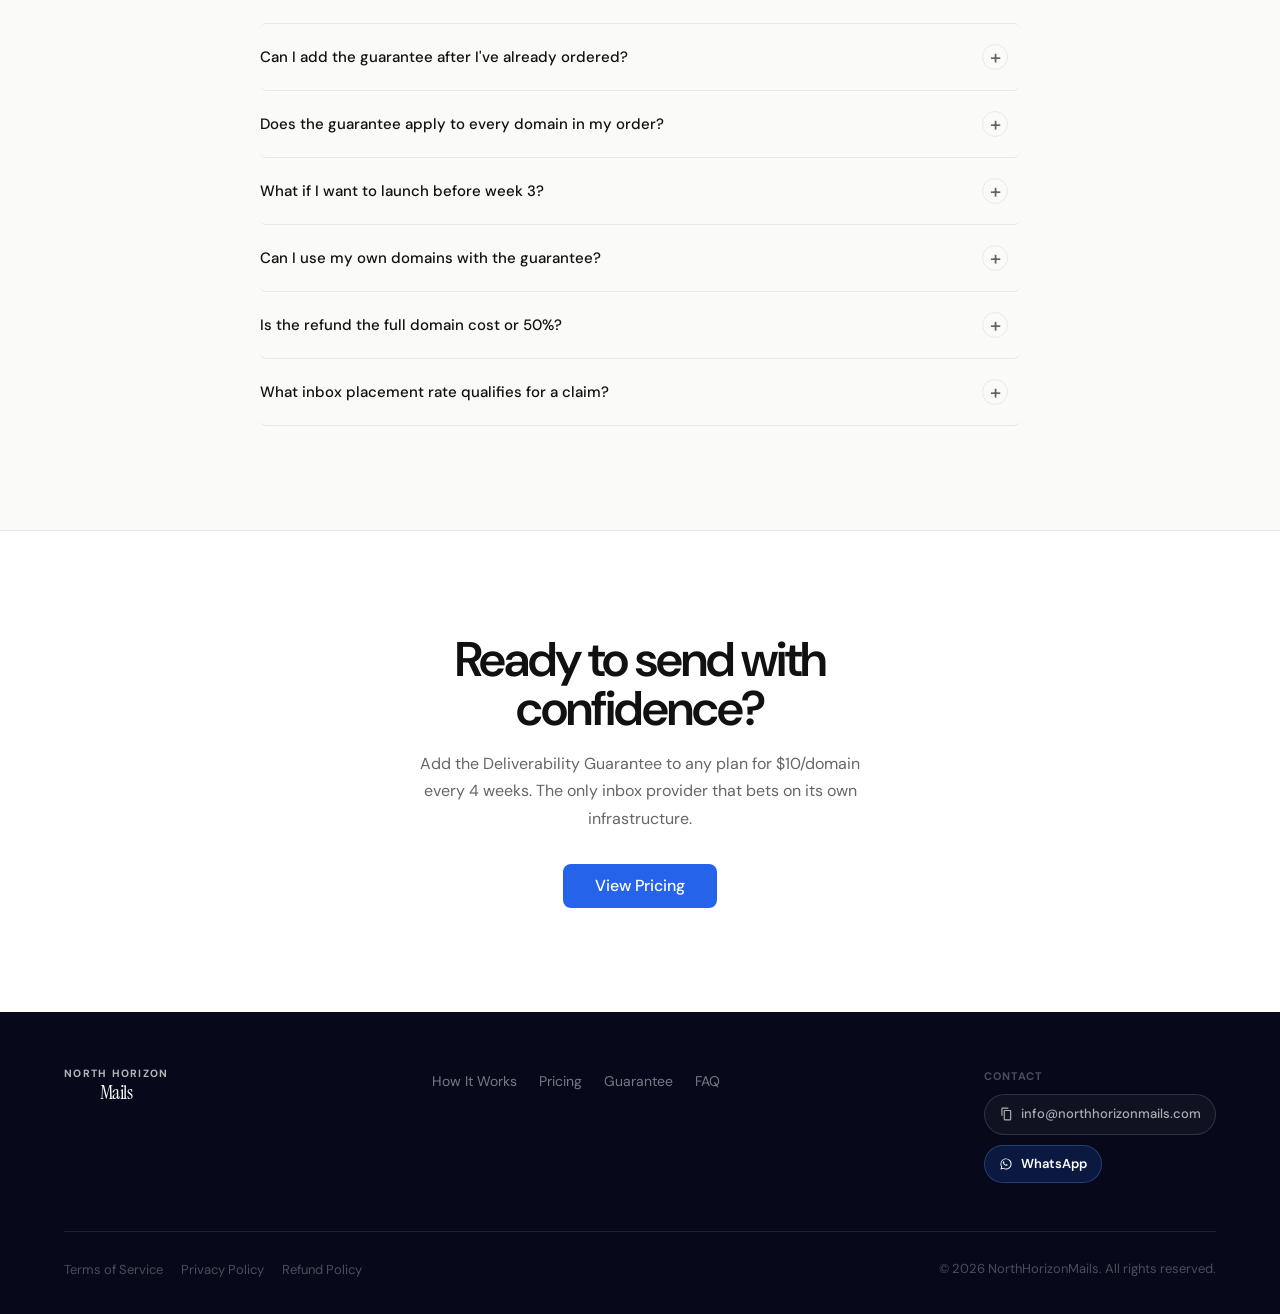
==== commit 8764bb82: "codex changes" ====
--- a/guarantee.html
+++ b/guarantee.html
@@ -5,9 +5,10 @@
   <meta name="viewport" content="width=device-width, initial-scale=1.0" />
   <title>The Deliverability Guarantee — NorthHorizonMails</title>
   <meta name="description" content="Full details on the NorthHorizonMails Deliverability Guarantee. Follow the system, and if deliverability doesn't perform, we refund 50% of your domain costs." />
+  <link rel="icon" href="favicon.svg" type="image/svg+xml" />
   <link rel="preconnect" href="https://fonts.googleapis.com" />
   <link rel="preconnect" href="https://fonts.gstatic.com" crossorigin />
-  <link href="https://fonts.googleapis.com/css2?family=Instrument+Serif:ital@0;1&family=DM+Sans:opsz,wght@9..40,300;9..40,400;9..40,500;9..40,600&display=swap" rel="stylesheet" />
+  <link href="https://fonts.googleapis.com/css2?family=Instrument+Serif:ital@0;1&family=DM+Sans:opsz,wght@9..40,300;9..40,400;9..40,500;9..40,600;9..40,700&display=swap" rel="stylesheet" />
   <link rel="stylesheet" href="styles/tokens.css" />
   <link rel="stylesheet" href="styles/base.css" />
   <link rel="stylesheet" href="styles/animations.css" />
@@ -178,7 +179,7 @@
       </div>
       <div class="g-stat fi d1">
         <p class="g-stat-n">$10</p>
-        <p class="g-stat-l">Per domain per month add-on price — the cost of the guarantee itself</p>
+        <p class="g-stat-l">Per domain every 4 weeks add-on price — the cost of the guarantee itself</p>
       </div>
       <div class="g-stat fi d2">
         <p class="g-stat-n">2 wks</p>
@@ -211,7 +212,7 @@
 
         <div class="article-section" id="what-it-covers">
           <h2>What the guarantee covers</h2>
-          <p>The Deliverability Guarantee is an optional $10/domain/month add-on available on any NorthHorizonMails plan — Normal, Premium, Mixed, or Custom.</p>
+          <p>The Deliverability Guarantee is an optional $10/domain every 4 weeks add-on available on any NorthHorizonMails plan — Normal, Premium, Mixed, or Custom.</p>
           <p>When you add it, you're purchasing two things:</p>
           <ul>
             <li><strong>An extended 2-week warmup protocol</strong> — instead of the standard 1 week, your inboxes warm for 14 days before you launch. This gives your domains maximum sender reputation before any cold email is sent.</li>
@@ -219,7 +220,7 @@
           </ul>
           <p>The guarantee covers the inbox infrastructure we provide — the Microsoft tenants, DNS configuration, IP reputation, and sending setup. It does not cover your email copy, your list quality, or external reputation factors outside our control.</p>
           <div class="highlight-box">
-            <p><strong>The refund is 50% of your domain costs</strong> — not inbox costs, not setup fees. Domain costs refer to the monthly fee you pay per domain. If you're on a 10-domain plan at $65/domain, your domain costs are $650/month. A 50% refund means $325 back.</p>
+            <p><strong>The refund is 50% of your domain costs</strong> — not inbox costs, not setup fees. Domain costs refer to the every-4-weeks fee you pay per domain. If you're on a 10-domain plan at $65/domain every 4 weeks, your domain costs are $650 every 4 weeks. A 50% refund means $325 back.</p>
           </div>
         </div>
 
@@ -294,7 +295,7 @@
             <div class="claim-n">2</div>
             <div class="claim-body">
               <h3>Contact us within 30 days of your week 3 launch</h3>
-              <p>Email support@northhorizonmails.com with subject line: "Guarantee Claim — [your domain name]". Claims submitted more than 30 days after your launch date are not eligible.</p>
+              <p>Email <a href="#" data-contact-email>Contact Email</a> with subject line: "Guarantee Claim — [your domain name]". Claims submitted more than 30 days after your launch date are not eligible.</p>
             </div>
           </div>
           <div class="claim-step">
@@ -344,7 +345,7 @@
       </div>
       <div class="faq-item">
         <button class="faq-q">Does the guarantee apply to every domain in my order?<span class="faq-ico">+</span></button>
-        <div class="faq-a">The guarantee is priced and applied per domain ($10/domain/month). You can add it to all domains in your order or only selected ones. Refunds are calculated per domain — only domains with the guarantee add-on are eligible for a claim.</div>
+        <div class="faq-a">The guarantee is priced and applied per domain ($10/domain every 4 weeks). You can add it to all domains in your order or only selected ones. Refunds are calculated per domain — only domains with the guarantee add-on are eligible for a claim.</div>
       </div>
       <div class="faq-item">
         <button class="faq-q">What if I want to launch before week 3?<span class="faq-ico">+</span></button>
@@ -356,7 +357,7 @@
       </div>
       <div class="faq-item">
         <button class="faq-q">Is the refund the full domain cost or 50%?<span class="faq-ico">+</span></button>
-        <div class="faq-a">50% of your monthly domain costs for the affected billing period. If you have 10 domains at $65/month, your domain cost is $650/month. A successful claim returns $325. The guarantee add-on fee ($10/domain) is not refunded — that's the cost of the guarantee itself.</div>
+        <div class="faq-a">50% of your domain costs for the affected billing period. If you have 10 domains at $65 every 4 weeks, your domain cost is $650 every 4 weeks. A successful claim returns $325. The guarantee add-on fee ($10/domain every 4 weeks) is not refunded — that's the cost of the guarantee itself.</div>
       </div>
       <div class="faq-item">
         <button class="faq-q">What inbox placement rate qualifies for a claim?<span class="faq-ico">+</span></button>
@@ -370,7 +371,7 @@
 <section class="g-cta-section">
   <div class="container">
     <h2 class="fi">Ready to send with confidence?</h2>
-    <p class="fi d1">Add the Deliverability Guarantee to any plan for $10/domain/month. The only inbox provider that bets on its own infrastructure.</p>
+    <p class="fi d1">Add the Deliverability Guarantee to any plan for $10/domain every 4 weeks. The only inbox provider that bets on its own infrastructure.</p>
     <a href="index.html#pricing" class="btn btn-primary fi d2">View Pricing</a>
   </div>
 </section>
@@ -389,7 +390,13 @@
         <li><a href="guarantee.html">Guarantee</a></li>
         <li><a href="index.html#faq">FAQ</a></li>
       </ul>
-      <div class="footer-contact">Contact: <a href="mailto:support@northhorizonmails.com">support@northhorizonmails.com</a></div>
+      <div class="footer-contact">
+        <span class="footer-contact-label">Contact</span>
+        <div class="footer-contact-links">
+          <a href="#" class="footer-contact-email" data-contact-email>Contact Email</a>
+          <a href="#" class="footer-contact-whatsapp" data-contact-whatsapp target="_blank" rel="noreferrer">WhatsApp</a>
+        </div>
+      </div>
     </div>
     <div class="footer-bottom">
       <ul class="footer-legal">
@@ -402,6 +409,7 @@
   </div>
 </footer>
 
+<script src="js/contact.js"></script>
 <script src="js/config.js"></script>
 <script src="js/app.js"></script>
 </body>
--- a/styles/tokens.css
+++ b/styles/tokens.css
@@ -44,6 +44,13 @@
   /* ── Typography ──────────────────────────── */
   --font-serif: 'Instrument Serif', Georgia, 'Times New Roman', serif;
   --font-sans:  'DM Sans', system-ui, -apple-system, sans-serif;
+  --font-heading: 'DM Sans', system-ui, -apple-system, sans-serif;
+  --heading-weight: 600;
+  --h1-line-height: 0.96;
+  --h1-letter-spacing: -0.05em;
+  --h2-line-height: 1.02;
+  --h2-letter-spacing: -0.04em;
+  --h3-line-height: 1.18;
 
   /* ── Sizing ──────────────────────────────── */
   --max-w:      1200px;
--- a/styles/base.css
+++ b/styles/base.css
@@ -50,19 +50,20 @@
 
 /* ── Headings ── */
 h1, h2 {
-  font-family: var(--font-serif);
-  font-weight: 400;
-  line-height: 1.1;
+  font-family: var(--font-heading);
+  font-weight: var(--heading-weight);
 }
 
 h1 {
   font-size: clamp(36px, 5vw, 68px);
-  letter-spacing: -0.02em;
+  letter-spacing: var(--h1-letter-spacing);
+  line-height: var(--h1-line-height);
 }
 
 h2 {
   font-size: clamp(30px, 3.8vw, 52px);
-  letter-spacing: -0.015em;
+  letter-spacing: var(--h2-letter-spacing);
+  line-height: var(--h2-line-height);
 }
 
 /* ── Section tag ── */
--- a/styles/navbar.css
+++ b/styles/navbar.css
@@ -34,15 +34,19 @@
   text-decoration: none;
   display: flex;
   flex-direction: column;
+  align-items: center;
   line-height: 1.15;
   flex-shrink: 0;
 }
 .logo-top {
-  font-family: var(--font-serif);
-  font-size: 12px;
-  font-weight: 400;
-  letter-spacing: 0.05em;
-  color: var(--text-muted);
+  font-family: var(--font-sans);
+  font-size: 10.5px;
+  font-weight: 700;
+  letter-spacing: 0.12em;
+  text-transform: uppercase;
+  color: rgba(17, 17, 17, 0.78);
+  margin-bottom: 2px;
+  text-align: center;
 }
 .logo-bottom {
   font-family: var(--font-serif);
@@ -51,6 +55,7 @@
   letter-spacing: -0.02em;
   color: var(--text);
   line-height: 1;
+  text-align: center;
 }
 
 /* ── Nav links ── */
--- a/styles/footer.css
+++ b/styles/footer.css
@@ -12,14 +12,18 @@
   text-decoration: none;
   display: flex;
   flex-direction: column;
+  align-items: center;
   line-height: 1.15;
 }
 .footer-logo .logo-top {
-  font-family: var(--font-serif);
-  font-size: 12px;
-  font-weight: 400;
-  letter-spacing: 0.05em;
-  color: rgba(255, 255, 255, 0.45);
+  font-family: var(--font-sans);
+  font-size: 10.5px;
+  font-weight: 700;
+  letter-spacing: 0.12em;
+  text-transform: uppercase;
+  color: rgba(255, 255, 255, 0.7);
+  margin-bottom: 2px;
+  text-align: center;
 }
 .footer-logo .logo-bottom {
   font-family: var(--font-serif);
@@ -28,6 +32,7 @@
   letter-spacing: -0.02em;
   color: white;
   line-height: 1;
+  text-align: center;
 }
 
 .footer-top {
@@ -57,16 +62,86 @@
 }
 
 .footer-contact {
+  display: flex;
+  flex-direction: column;
+  align-items: flex-start;
+  gap: 8px;
   font-size: 14px;
   color: var(--dark-text-muted);
 }
-.footer-contact a {
+.footer-contact-label {
+  font-size: 11px;
+  font-weight: 700;
+  letter-spacing: 0.08em;
+  text-transform: uppercase;
+  color: var(--dark-text-faint);
+}
+
+.footer-contact-links {
+  display: flex;
+  flex-direction: column;
+  align-items: flex-start;
+  gap: 10px;
+}
+
+.footer-contact-email {
+  display: inline-flex;
+  align-items: center;
+  gap: 8px;
+  padding: 9px 14px;
+  border-radius: 999px;
+  background: rgba(255, 255, 255, 0.04);
+  border: 1px solid rgba(148, 163, 184, 0.22);
   color: var(--dark-text);
   text-decoration: none;
-  transition: color 0.2s;
-}
-.footer-contact a:hover {
-  color: white;
+  font-size: 13px;
+  font-weight: 500;
+  transition: color 0.2s, background 0.2s, border-color 0.2s, transform 0.2s;
+}
+.footer-contact-email:hover {
+  color: white;
+  background: rgba(255, 255, 255, 0.07);
+  border-color: rgba(148, 163, 184, 0.34);
+  transform: translateY(-1px);
+}
+.footer-contact-email::before {
+  content: "";
+  width: 14px;
+  height: 14px;
+  flex-shrink: 0;
+  background: currentColor;
+  -webkit-mask: url("data:image/svg+xml,%3Csvg xmlns='http://www.w3.org/2000/svg' viewBox='0 0 24 24'%3E%3Cpath fill='black' d='M16 1H6a2 2 0 0 0-2 2v12h2V3h10V1Zm3 4H10a2 2 0 0 0-2 2v14a2 2 0 0 0 2 2h9a2 2 0 0 0 2-2V7a2 2 0 0 0-2-2Zm0 16H10V7h9v14Z'/%3E%3C/svg%3E") center / contain no-repeat;
+  mask: url("data:image/svg+xml,%3Csvg xmlns='http://www.w3.org/2000/svg' viewBox='0 0 24 24'%3E%3Cpath fill='black' d='M16 1H6a2 2 0 0 0-2 2v12h2V3h10V1Zm3 4H10a2 2 0 0 0-2 2v14a2 2 0 0 0 2 2h9a2 2 0 0 0 2-2V7a2 2 0 0 0-2-2Zm0 16H10V7h9v14Z'/%3E%3C/svg%3E") center / contain no-repeat;
+}
+
+.footer-contact-whatsapp {
+  display: inline-flex;
+  align-items: center;
+  justify-content: center;
+  gap: 8px;
+  padding: 8px 14px;
+  border-radius: 999px;
+  background: rgba(37, 99, 235, 0.18);
+  border: 1px solid rgba(96, 165, 250, 0.28);
+  color: white;
+  font-size: 13px;
+  font-weight: 600;
+  text-decoration: none;
+  transition: background 0.2s, border-color 0.2s, transform 0.2s;
+}
+.footer-contact-whatsapp:hover {
+  background: rgba(37, 99, 235, 0.28);
+  border-color: rgba(147, 197, 253, 0.42);
+  transform: translateY(-1px);
+}
+.footer-contact-whatsapp::before {
+  content: "";
+  width: 14px;
+  height: 14px;
+  flex-shrink: 0;
+  background: currentColor;
+  -webkit-mask: url("data:image/svg+xml,%3Csvg xmlns='http://www.w3.org/2000/svg' viewBox='0 0 32 32'%3E%3Cpath fill='black' d='M19.11 17.21c-.27-.14-1.58-.78-1.82-.87-.24-.09-.42-.14-.6.14-.18.27-.69.87-.85 1.05-.15.18-.31.21-.58.07-.27-.14-1.13-.42-2.15-1.34-.8-.71-1.34-1.59-1.49-1.86-.15-.27-.02-.42.11-.56.12-.12.27-.31.4-.47.13-.15.18-.27.27-.45.09-.18.05-.34-.02-.47-.07-.14-.6-1.45-.82-1.99-.22-.53-.44-.46-.6-.47h-.51c-.18 0-.47.07-.71.34-.24.27-.93.91-.93 2.22 0 1.31.96 2.57 1.09 2.75.14.18 1.89 2.89 4.57 4.05.64.28 1.14.45 1.53.58.64.2 1.22.17 1.68.1.51-.08 1.58-.65 1.8-1.28.22-.63.22-1.17.15-1.28-.07-.11-.24-.18-.51-.31Z'/%3E%3Cpath fill='black' d='M16.03 3.2c-6.98 0-12.66 5.67-12.66 12.64 0 2.23.58 4.41 1.68 6.33L3.2 28.8l6.82-1.79a12.7 12.7 0 0 0 6.01 1.53h.01c6.97 0 12.65-5.67 12.65-12.64 0-3.38-1.32-6.55-3.71-8.94a12.56 12.56 0 0 0-8.95-3.76Zm0 23.2h-.01a10.57 10.57 0 0 1-5.39-1.48l-.39-.23-4.04 1.06 1.08-3.94-.25-.4a10.5 10.5 0 0 1-1.62-5.55c0-5.79 4.72-10.51 10.53-10.51 2.81 0 5.45 1.09 7.43 3.08a10.44 10.44 0 0 1 3.08 7.43c0 5.8-4.72 10.52-10.52 10.52Z'/%3E%3C/svg%3E") center / contain no-repeat;
+  mask: url("data:image/svg+xml,%3Csvg xmlns='http://www.w3.org/2000/svg' viewBox='0 0 32 32'%3E%3Cpath fill='black' d='M19.11 17.21c-.27-.14-1.58-.78-1.82-.87-.24-.09-.42-.14-.6.14-.18.27-.69.87-.85 1.05-.15.18-.31.21-.58.07-.27-.14-1.13-.42-2.15-1.34-.8-.71-1.34-1.59-1.49-1.86-.15-.27-.02-.42.11-.56.12-.12.27-.31.4-.47.13-.15.18-.27.27-.45.09-.18.05-.34-.02-.47-.07-.14-.6-1.45-.82-1.99-.22-.53-.44-.46-.6-.47h-.51c-.18 0-.47.07-.71.34-.24.27-.93.91-.93 2.22 0 1.31.96 2.57 1.09 2.75.14.18 1.89 2.89 4.57 4.05.64.28 1.14.45 1.53.58.64.2 1.22.17 1.68.1.51-.08 1.58-.65 1.8-1.28.22-.63.22-1.17.15-1.28-.07-.11-.24-.18-.51-.31Z'/%3E%3Cpath fill='black' d='M16.03 3.2c-6.98 0-12.66 5.67-12.66 12.64 0 2.23.58 4.41 1.68 6.33L3.2 28.8l6.82-1.79a12.7 12.7 0 0 0 6.01 1.53h.01c6.97 0 12.65-5.67 12.65-12.64 0-3.38-1.32-6.55-3.71-8.94a12.56 12.56 0 0 0-8.95-3.76Zm0 23.2h-.01a10.57 10.57 0 0 1-5.39-1.48l-.39-.23-4.04 1.06 1.08-3.94-.25-.4a10.5 10.5 0 0 1-1.62-5.55c0-5.79 4.72-10.51 10.53-10.51 2.81 0 5.45 1.09 7.43 3.08a10.44 10.44 0 0 1 3.08 7.43c0 5.8-4.72 10.52-10.52 10.52Z'/%3E%3C/svg%3E") center / contain no-repeat;
 }
 
 /* ── Bottom bar ── */
@@ -105,11 +180,27 @@
 @media (max-width: 640px) {
   .footer-top {
     flex-direction: column;
+    align-items: center;
     gap: 22px;
-  }
+    text-align: center;
+  }
+
+  .footer-links {
+    justify-content: center;
+  }
+
+  .footer-contact-links {
+    align-items: center;
+  }
+
   .footer-bottom {
     flex-direction: column;
-    align-items: flex-start;
+    align-items: center;
     gap: 10px;
-  }
-}
+    text-align: center;
+  }
+
+  .footer-legal {
+    justify-content: center;
+  }
+}
--- a/styles/page.css
+++ b/styles/page.css
@@ -10,6 +10,7 @@
 }
 
 .page-hero h1 {
+  font-size: clamp(34px, 4.2vw, 54px);
   max-width: 680px;
   margin: 0 auto 18px;
   text-align: center;
@@ -88,15 +89,17 @@
 }
 
 .article-section h2 {
-  font-size: clamp(22px, 2.5vw, 28px);
+  font-size: clamp(22px, 2.2vw, 27px);
+  line-height: 1.15;
   margin-bottom: 20px;
 }
 
 .article-section h3 {
-  font-family: var(--font-sans);
+  font-family: var(--font-heading);
   font-size: 16px;
-  font-weight: 600;
+  font-weight: var(--heading-weight);
   color: var(--text);
+  line-height: var(--h3-line-height);
   margin: 28px 0 10px;
 }
 
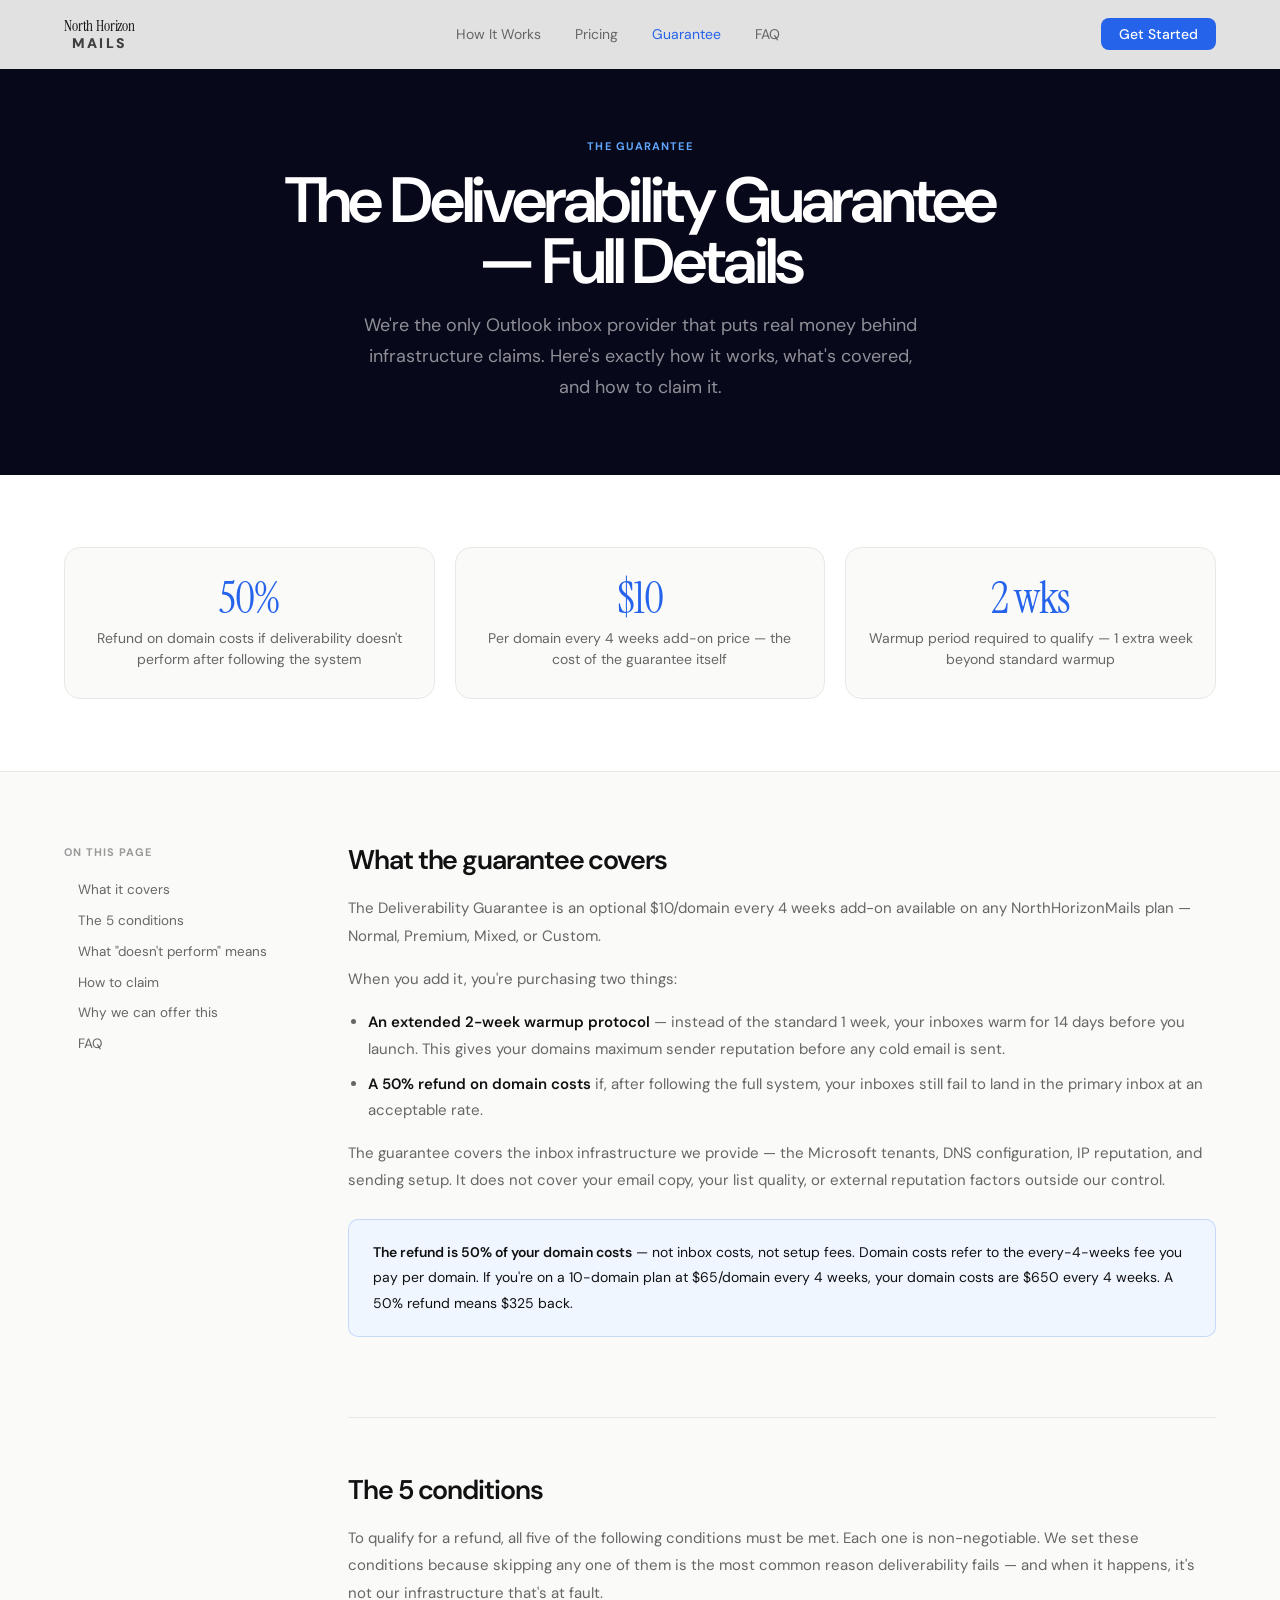
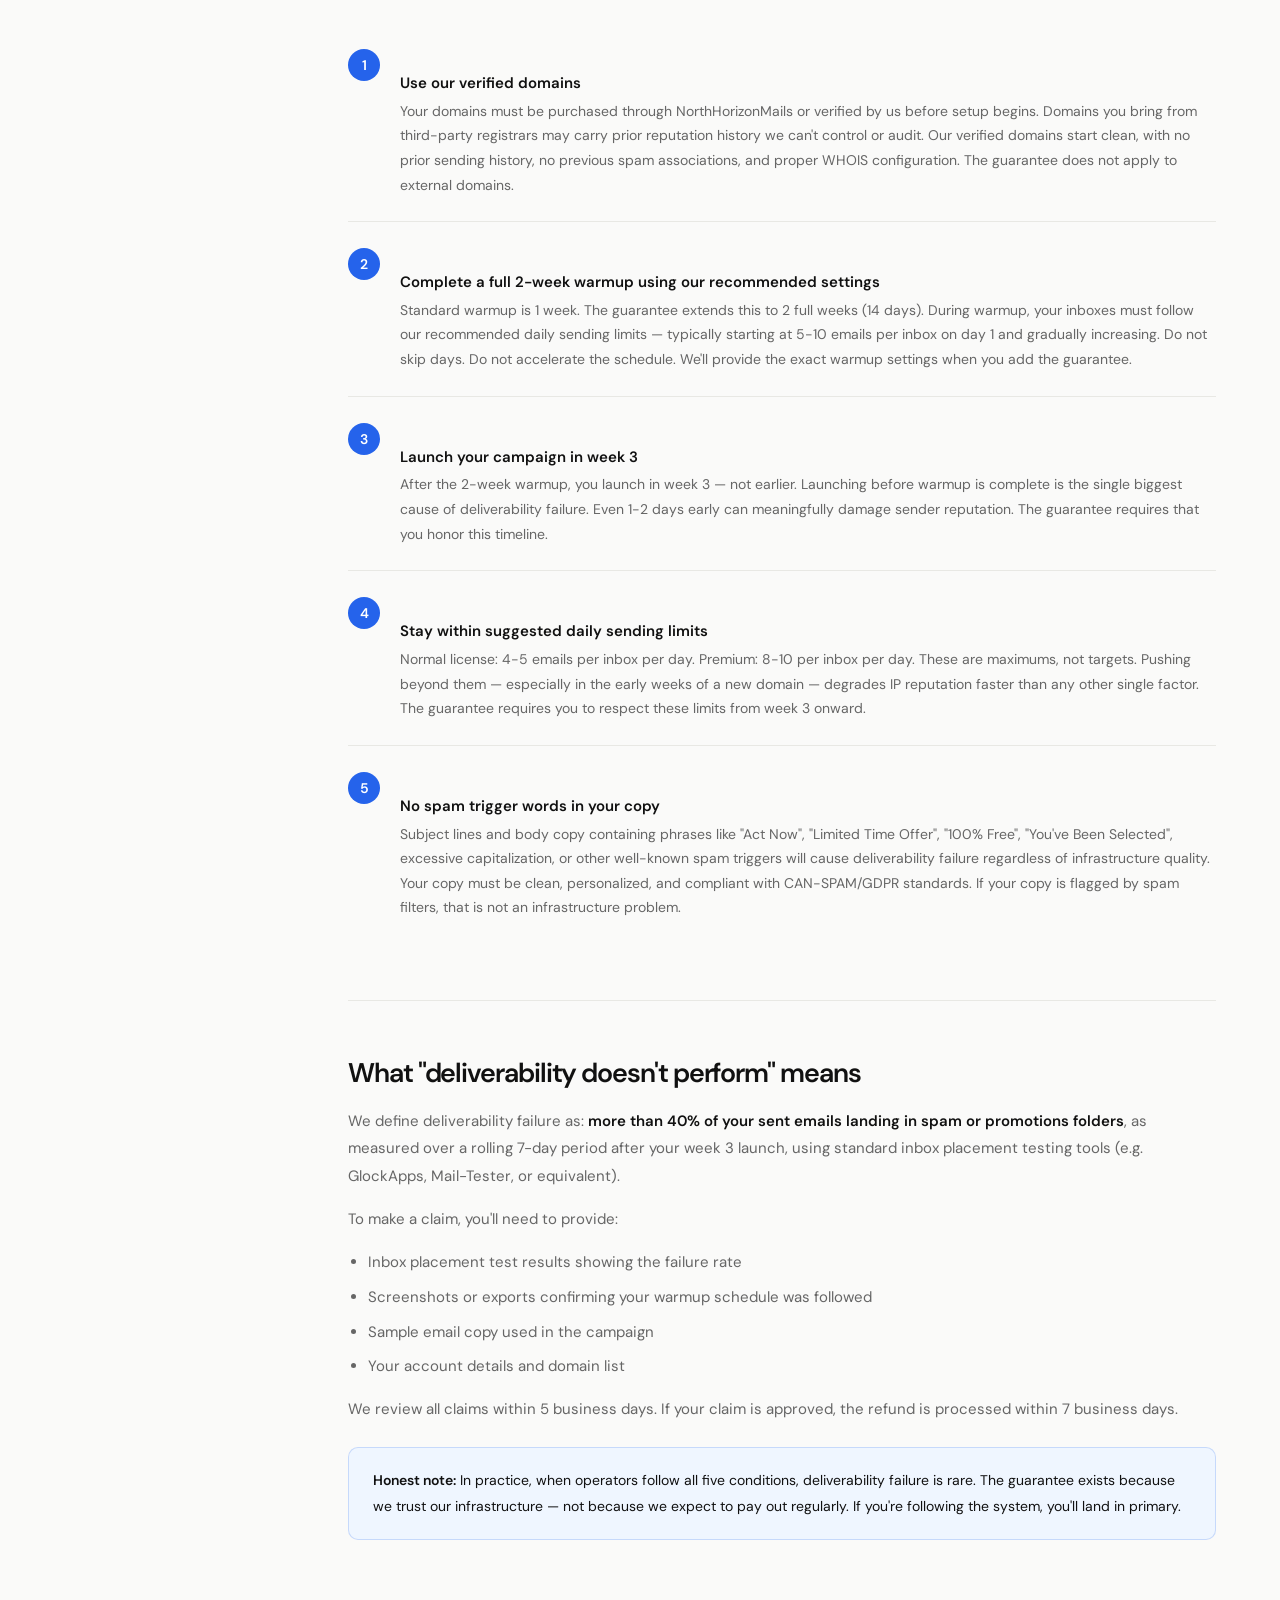
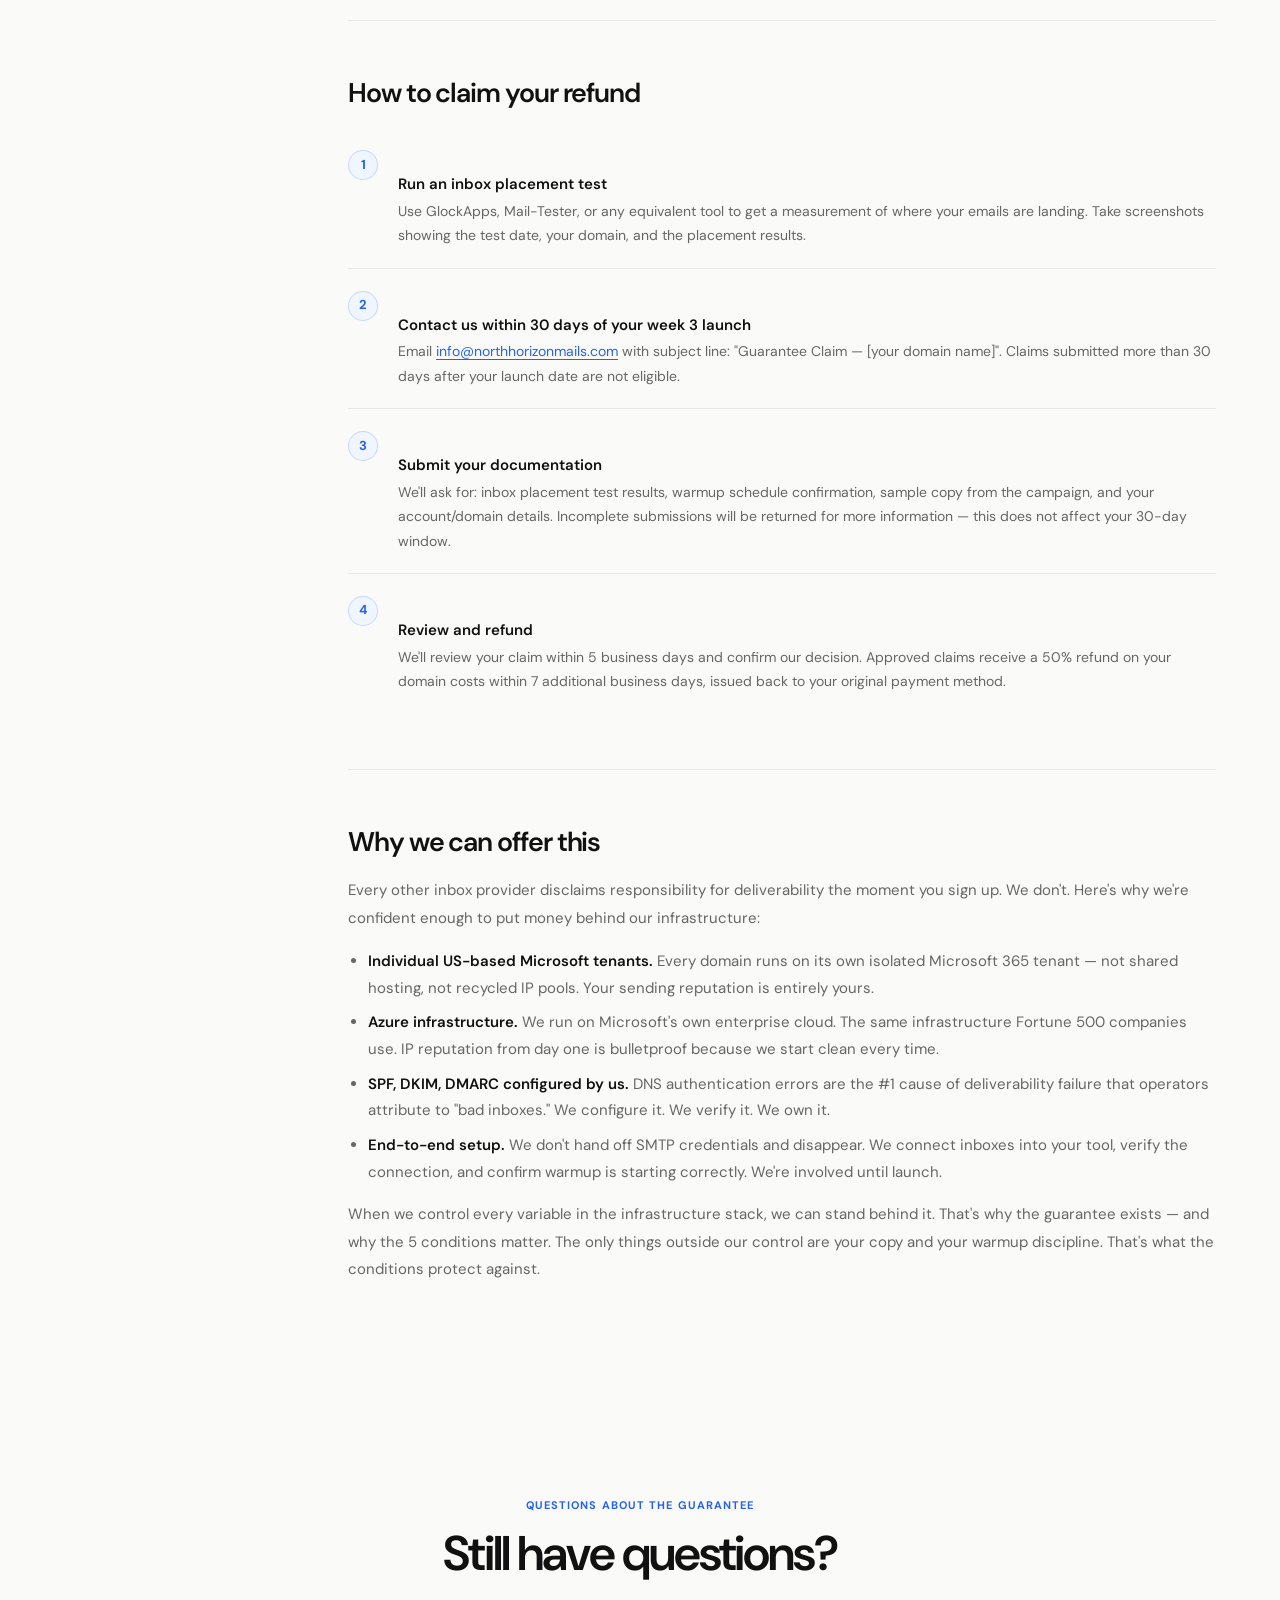
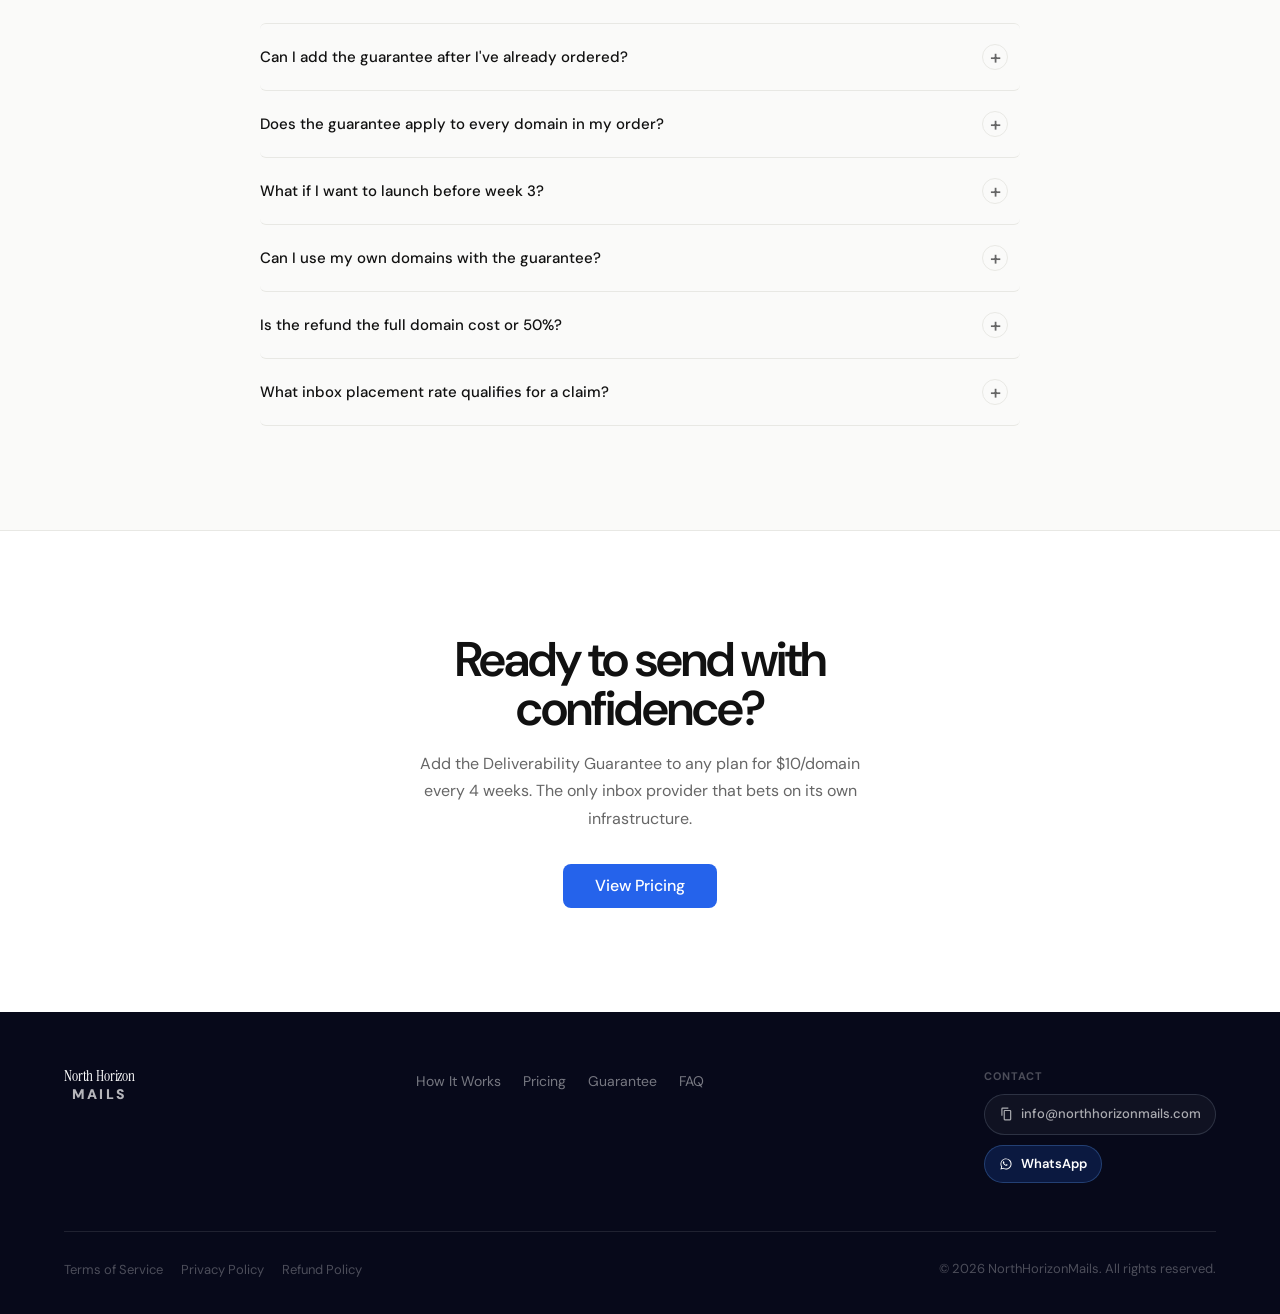
==== commit 7a8a7259: "changes" ====
--- a/guarantee.html
+++ b/guarantee.html
@@ -409,8 +409,8 @@
   </div>
 </footer>
 
-<script src="js/contact.js"></script>
-<script src="js/config.js"></script>
-<script src="js/app.js"></script>
+<script src="js/contact.js?v=20260402-8"></script>
+<script src="js/config.js?v=20260402-8"></script>
+<script src="js/app.js?v=20260402-8"></script>
 </body>
 </html>
--- a/styles/navbar.css
+++ b/styles/navbar.css
@@ -39,21 +39,22 @@
   flex-shrink: 0;
 }
 .logo-top {
-  font-family: var(--font-sans);
-  font-size: 10.5px;
-  font-weight: 700;
-  letter-spacing: 0.12em;
-  text-transform: uppercase;
-  color: rgba(17, 17, 17, 0.78);
-  margin-bottom: 2px;
+  font-family: var(--font-serif);
+  font-size: 15px;
+  font-weight: 400;
+  letter-spacing: -0.01em;
+  text-transform: none;
+  color: var(--text);
+  margin-bottom: 1px;
   text-align: center;
 }
 .logo-bottom {
-  font-family: var(--font-serif);
-  font-size: 21px;
-  font-weight: 400;
-  letter-spacing: -0.02em;
-  color: var(--text);
+  font-family: var(--font-sans);
+  font-size: 14px;
+  font-weight: 900;
+  letter-spacing: 0.15em;
+  text-transform: uppercase;
+  color: rgba(17, 17, 17, 0.78);
   line-height: 1;
   text-align: center;
 }
--- a/styles/footer.css
+++ b/styles/footer.css
@@ -16,21 +16,22 @@
   line-height: 1.15;
 }
 .footer-logo .logo-top {
+  font-family: var(--font-serif);
+  font-size: 15px;
+  font-weight: 400;
+  letter-spacing: -0.01em;
+  text-transform: none;
+  color: white;
+  margin-bottom: 1px;
+  text-align: center;
+}
+.footer-logo .logo-bottom {
   font-family: var(--font-sans);
-  font-size: 10.5px;
-  font-weight: 700;
-  letter-spacing: 0.12em;
+  font-size: 14px;
+  font-weight: 900;
+  letter-spacing: 0.15em;
   text-transform: uppercase;
   color: rgba(255, 255, 255, 0.7);
-  margin-bottom: 2px;
-  text-align: center;
-}
-.footer-logo .logo-bottom {
-  font-family: var(--font-serif);
-  font-size: 20px;
-  font-weight: 400;
-  letter-spacing: -0.02em;
-  color: white;
   line-height: 1;
   text-align: center;
 }
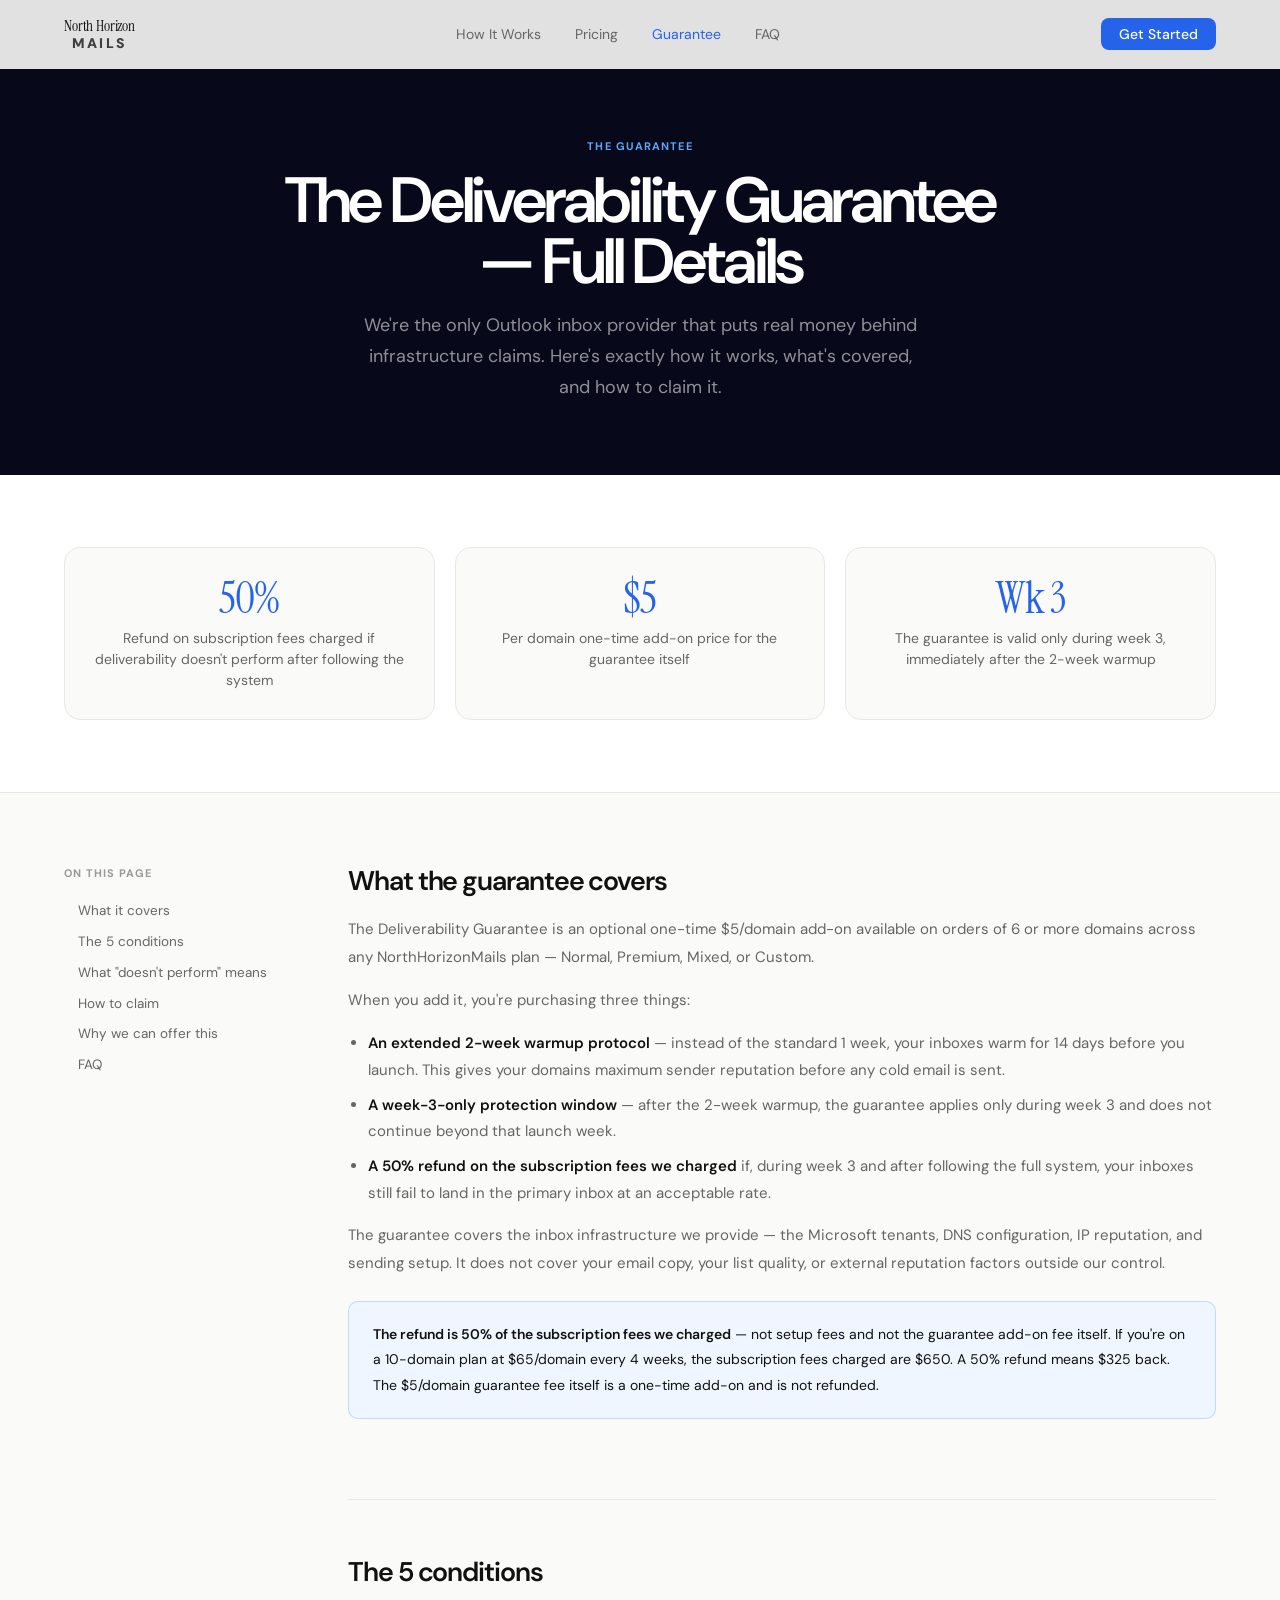
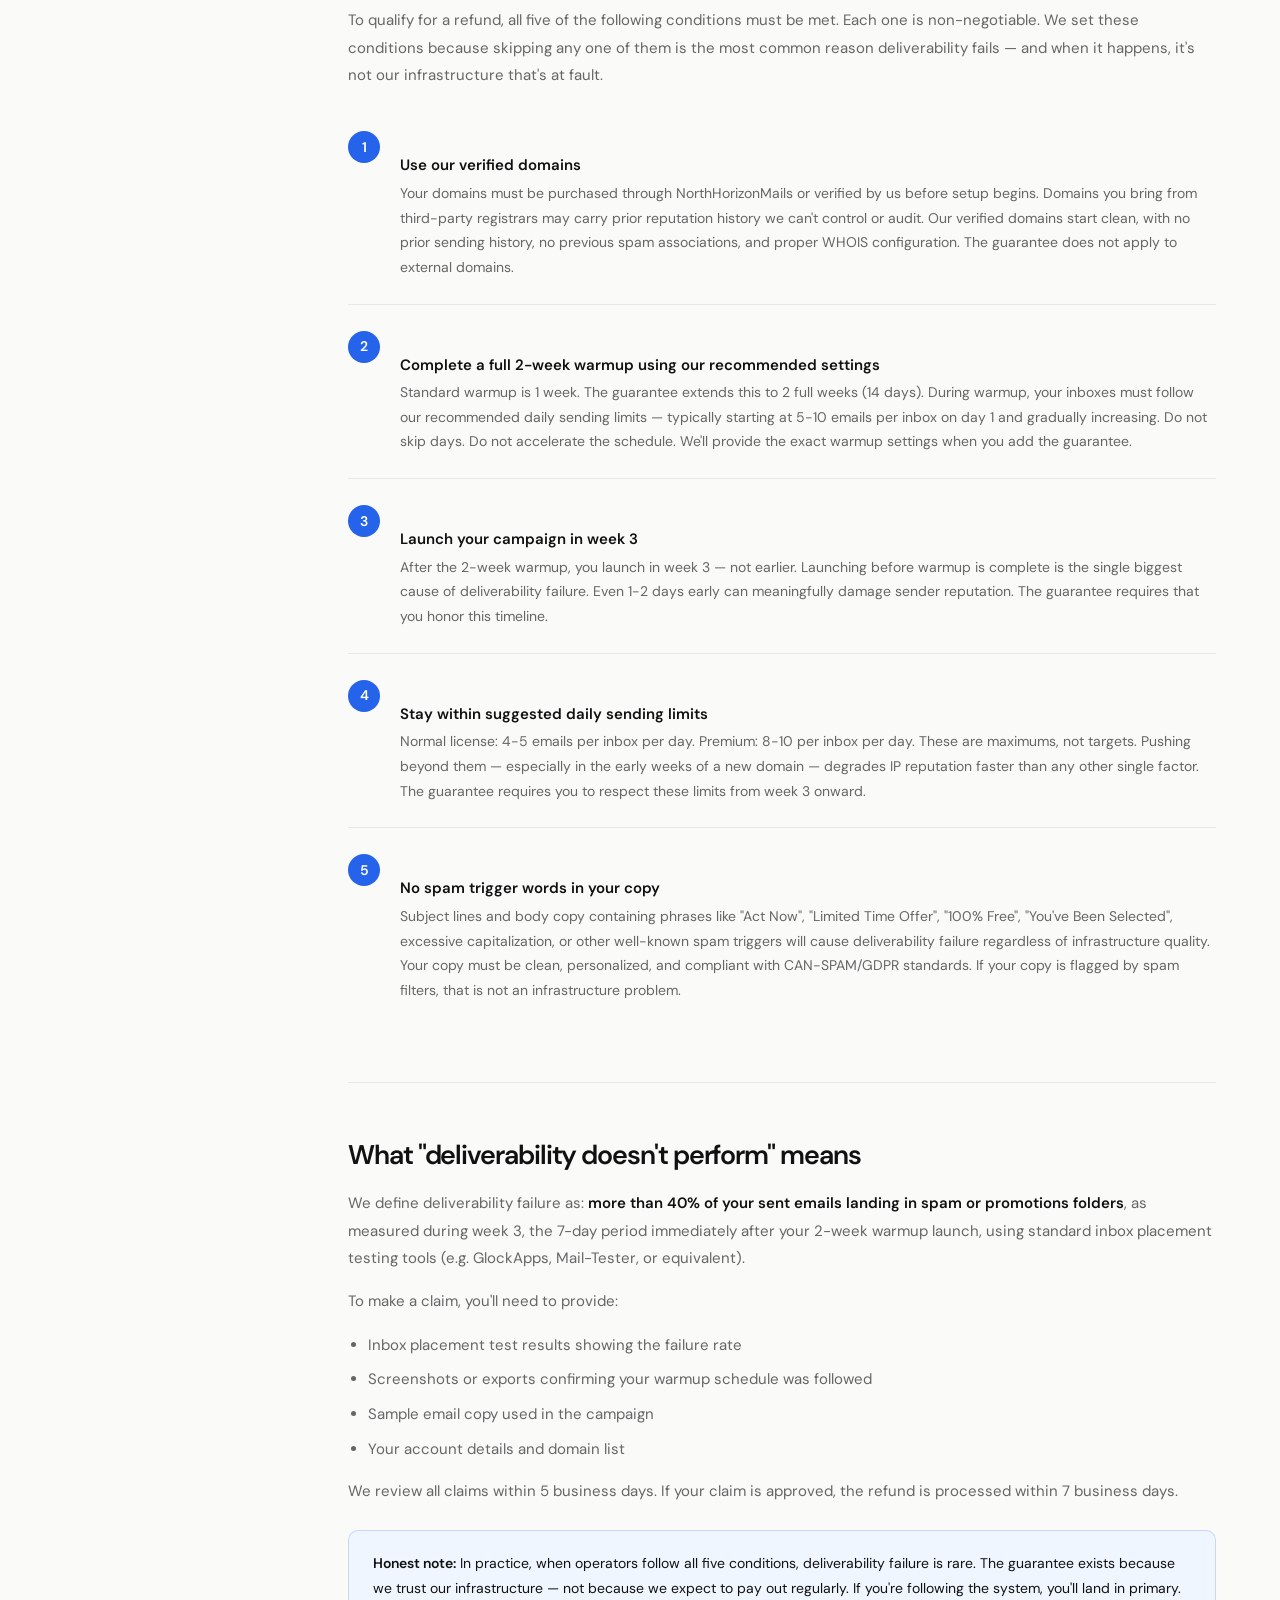
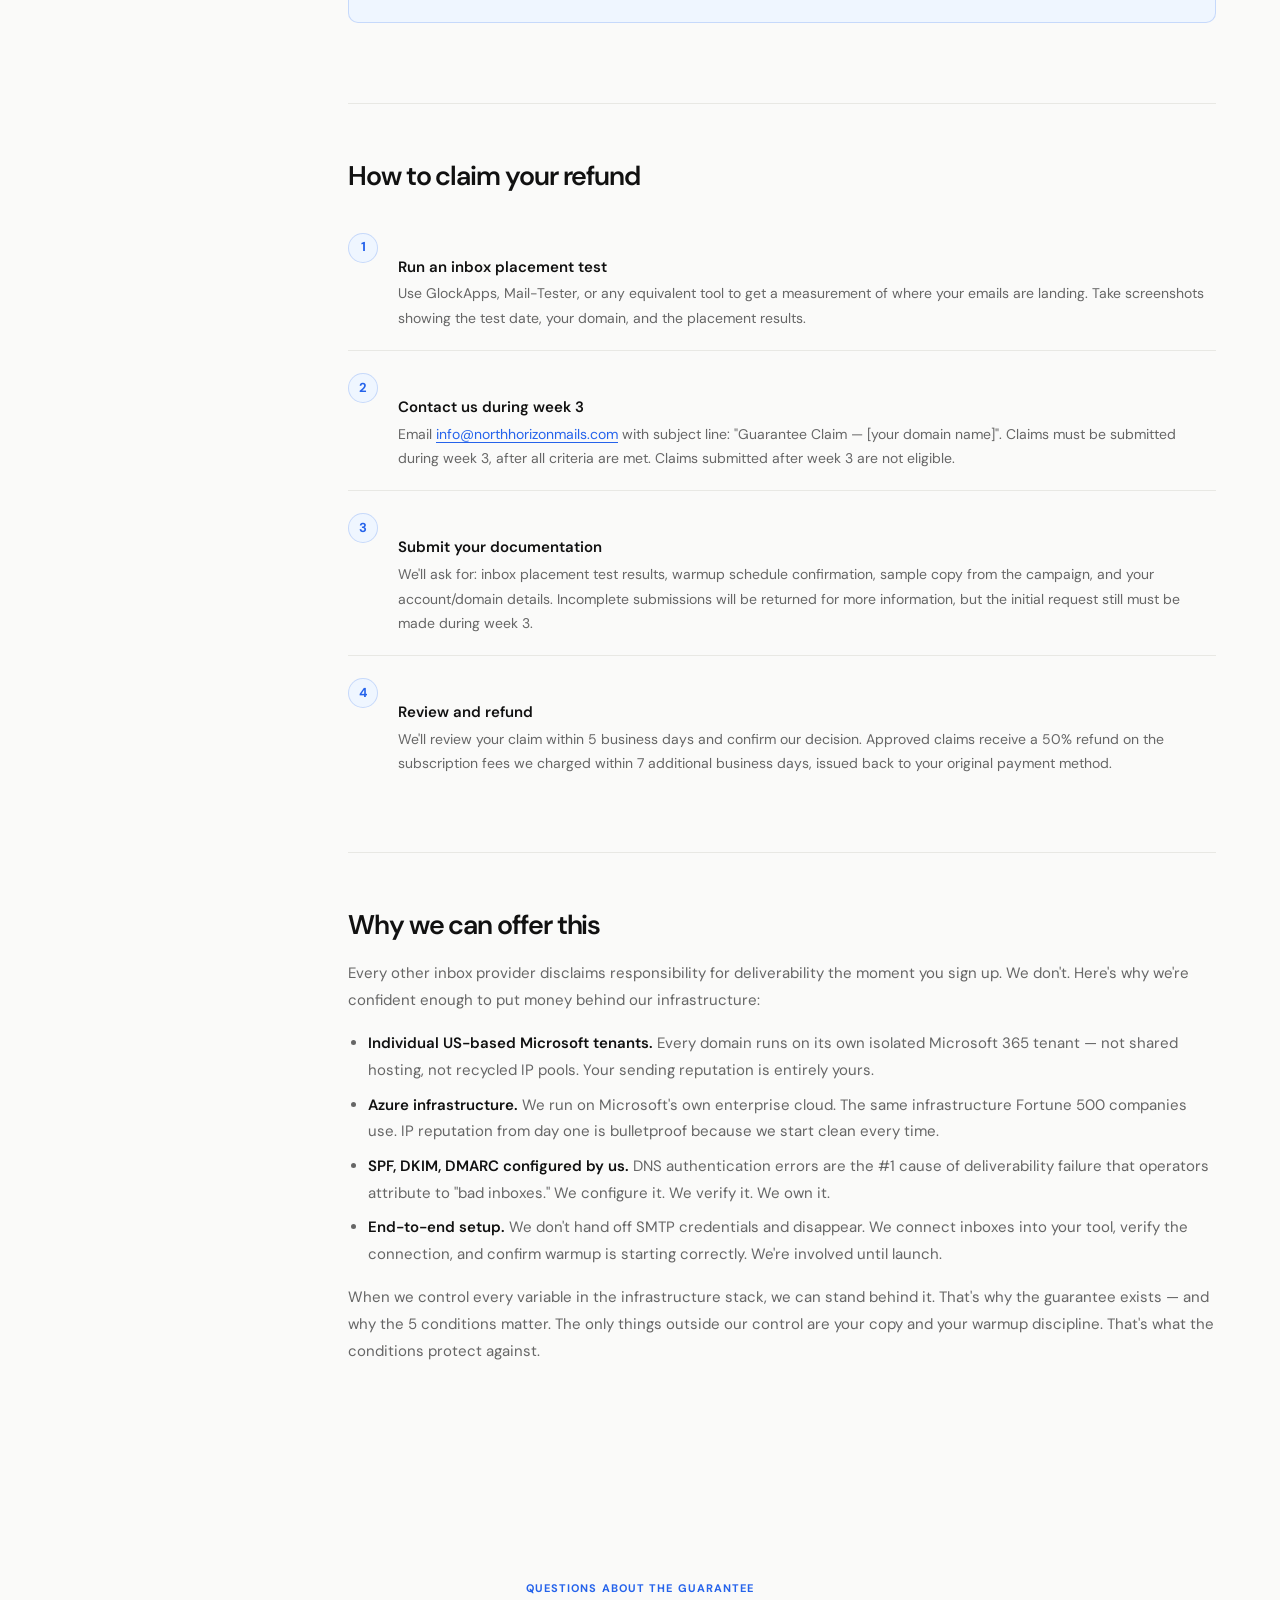
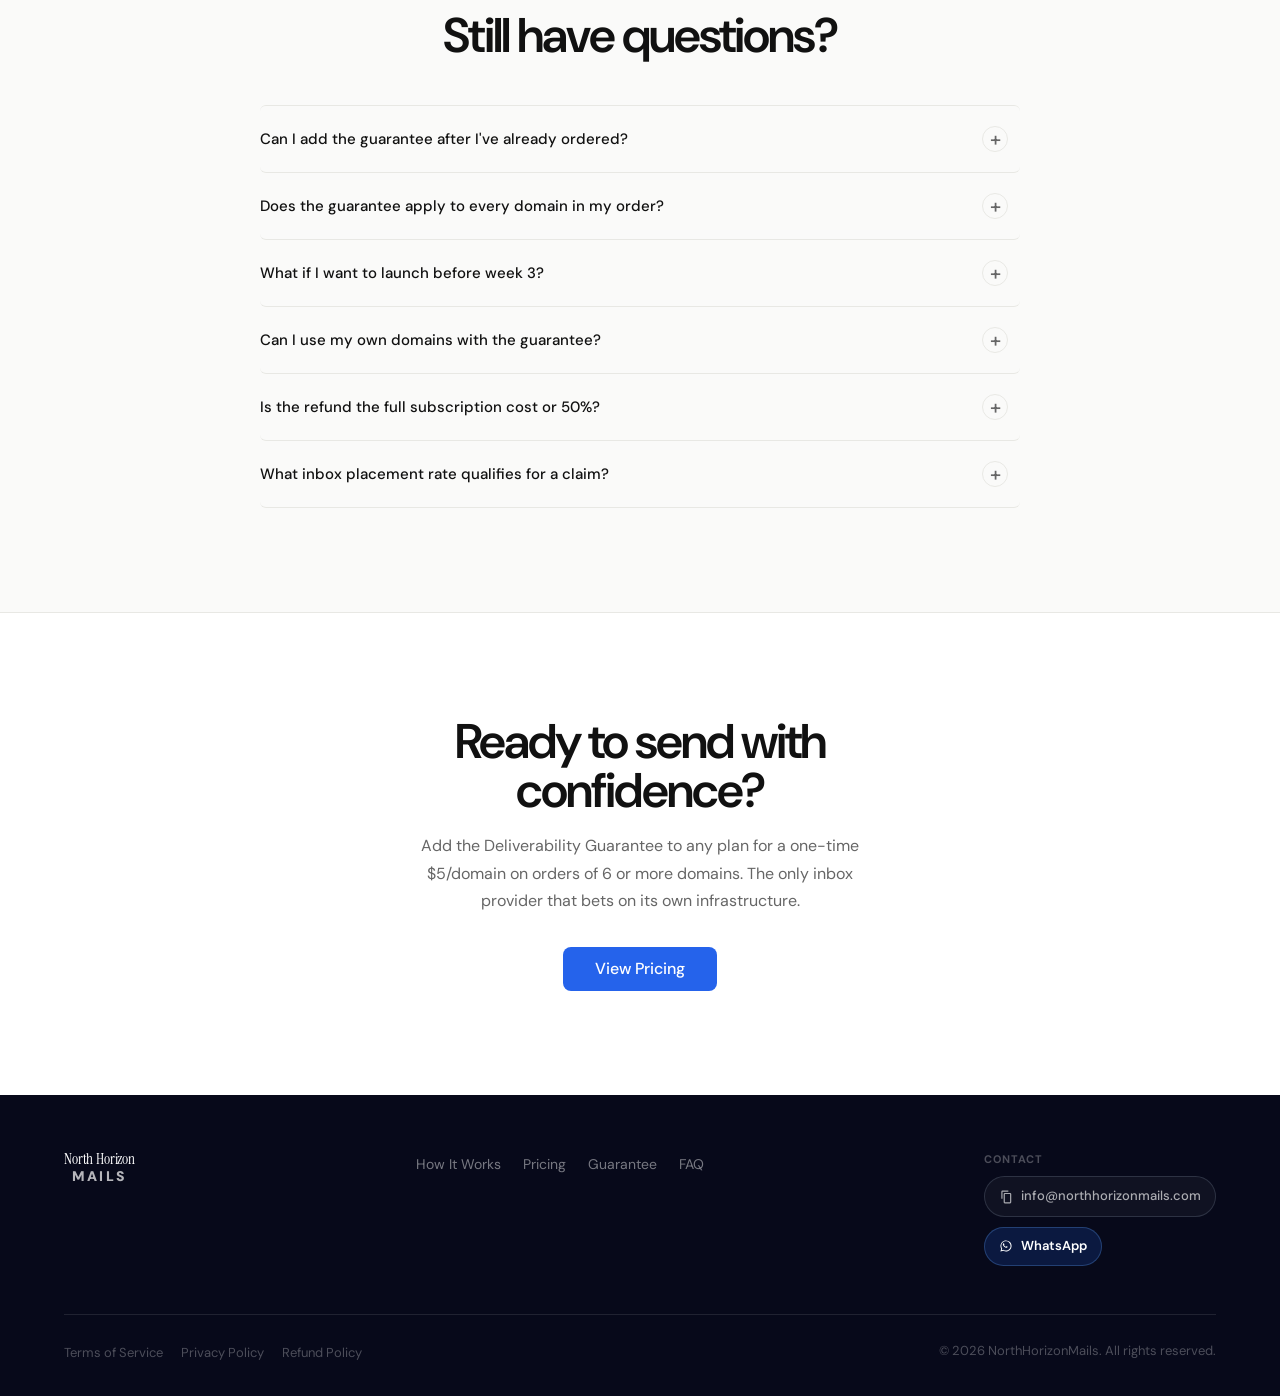
==== commit 20a86de5: "opus changes" ====
--- a/guarantee.html
+++ b/guarantee.html
@@ -4,7 +4,7 @@
   <meta charset="UTF-8" />
   <meta name="viewport" content="width=device-width, initial-scale=1.0" />
   <title>The Deliverability Guarantee — NorthHorizonMails</title>
-  <meta name="description" content="Full details on the NorthHorizonMails Deliverability Guarantee. Follow the system, and if deliverability doesn't perform, we refund 50% of your domain costs." />
+  <meta name="description" content="Full details on the NorthHorizonMails Deliverability Guarantee. Follow the system, and if deliverability doesn't perform, we refund 50% of the subscription fees we charged." />
   <link rel="icon" href="favicon.svg" type="image/svg+xml" />
   <link rel="preconnect" href="https://fonts.googleapis.com" />
   <link rel="preconnect" href="https://fonts.gstatic.com" crossorigin />
@@ -175,15 +175,15 @@
     <div class="g-overview-grid">
       <div class="g-stat fi">
         <p class="g-stat-n">50%</p>
-        <p class="g-stat-l">Refund on domain costs if deliverability doesn't perform after following the system</p>
+        <p class="g-stat-l">Refund on subscription fees charged if deliverability doesn't perform after following the system</p>
       </div>
       <div class="g-stat fi d1">
-        <p class="g-stat-n">$10</p>
-        <p class="g-stat-l">Per domain every 4 weeks add-on price — the cost of the guarantee itself</p>
+        <p class="g-stat-n">$5</p>
+        <p class="g-stat-l">Per domain one-time add-on price for the guarantee itself</p>
       </div>
       <div class="g-stat fi d2">
-        <p class="g-stat-n">2 wks</p>
-        <p class="g-stat-l">Warmup period required to qualify — 1 extra week beyond standard warmup</p>
+        <p class="g-stat-n">Wk 3</p>
+        <p class="g-stat-l">The guarantee is valid only during week 3, immediately after the 2-week warmup</p>
       </div>
     </div>
   </div>
@@ -212,15 +212,16 @@
 
         <div class="article-section" id="what-it-covers">
           <h2>What the guarantee covers</h2>
-          <p>The Deliverability Guarantee is an optional $10/domain every 4 weeks add-on available on any NorthHorizonMails plan — Normal, Premium, Mixed, or Custom.</p>
-          <p>When you add it, you're purchasing two things:</p>
+          <p>The Deliverability Guarantee is an optional one-time $5/domain add-on available on orders of 6 or more domains across any NorthHorizonMails plan — Normal, Premium, Mixed, or Custom.</p>
+          <p>When you add it, you're purchasing three things:</p>
           <ul>
             <li><strong>An extended 2-week warmup protocol</strong> — instead of the standard 1 week, your inboxes warm for 14 days before you launch. This gives your domains maximum sender reputation before any cold email is sent.</li>
-            <li><strong>A 50% refund on domain costs</strong> if, after following the full system, your inboxes still fail to land in the primary inbox at an acceptable rate.</li>
+            <li><strong>A week-3-only protection window</strong> — after the 2-week warmup, the guarantee applies only during week 3 and does not continue beyond that launch week.</li>
+            <li><strong>A 50% refund on the subscription fees we charged</strong> if, during week 3 and after following the full system, your inboxes still fail to land in the primary inbox at an acceptable rate.</li>
           </ul>
           <p>The guarantee covers the inbox infrastructure we provide — the Microsoft tenants, DNS configuration, IP reputation, and sending setup. It does not cover your email copy, your list quality, or external reputation factors outside our control.</p>
           <div class="highlight-box">
-            <p><strong>The refund is 50% of your domain costs</strong> — not inbox costs, not setup fees. Domain costs refer to the every-4-weeks fee you pay per domain. If you're on a 10-domain plan at $65/domain every 4 weeks, your domain costs are $650 every 4 weeks. A 50% refund means $325 back.</p>
+            <p><strong>The refund is 50% of the subscription fees we charged</strong> — not setup fees and not the guarantee add-on fee itself. If you're on a 10-domain plan at $65/domain every 4 weeks, the subscription fees charged are $650. A 50% refund means $325 back. The $5/domain guarantee fee itself is a one-time add-on and is not refunded.</p>
           </div>
         </div>
 
@@ -267,7 +268,7 @@
 
         <div class="article-section" id="what-counts">
           <h2>What "deliverability doesn't perform" means</h2>
-          <p>We define deliverability failure as: <strong>more than 40% of your sent emails landing in spam or promotions folders</strong>, as measured over a rolling 7-day period after your week 3 launch, using standard inbox placement testing tools (e.g. GlockApps, Mail-Tester, or equivalent).</p>
+          <p>We define deliverability failure as: <strong>more than 40% of your sent emails landing in spam or promotions folders</strong>, as measured during week 3, the 7-day period immediately after your 2-week warmup launch, using standard inbox placement testing tools (e.g. GlockApps, Mail-Tester, or equivalent).</p>
           <p>To make a claim, you'll need to provide:</p>
           <ul>
             <li>Inbox placement test results showing the failure rate</li>
@@ -294,22 +295,22 @@
           <div class="claim-step">
             <div class="claim-n">2</div>
             <div class="claim-body">
-              <h3>Contact us within 30 days of your week 3 launch</h3>
-              <p>Email <a href="#" data-contact-email>Contact Email</a> with subject line: "Guarantee Claim — [your domain name]". Claims submitted more than 30 days after your launch date are not eligible.</p>
+              <h3>Contact us during week 3</h3>
+              <p>Email <a href="#" data-contact-email>Contact Email</a> with subject line: "Guarantee Claim — [your domain name]". Claims must be submitted during week 3, after all criteria are met. Claims submitted after week 3 are not eligible.</p>
             </div>
           </div>
           <div class="claim-step">
             <div class="claim-n">3</div>
             <div class="claim-body">
               <h3>Submit your documentation</h3>
-              <p>We'll ask for: inbox placement test results, warmup schedule confirmation, sample copy from the campaign, and your account/domain details. Incomplete submissions will be returned for more information — this does not affect your 30-day window.</p>
+              <p>We'll ask for: inbox placement test results, warmup schedule confirmation, sample copy from the campaign, and your account/domain details. Incomplete submissions will be returned for more information, but the initial request still must be made during week 3.</p>
             </div>
           </div>
           <div class="claim-step">
             <div class="claim-n">4</div>
             <div class="claim-body">
               <h3>Review and refund</h3>
-              <p>We'll review your claim within 5 business days and confirm our decision. Approved claims receive a 50% refund on your domain costs within 7 additional business days, issued back to your original payment method.</p>
+              <p>We'll review your claim within 5 business days and confirm our decision. Approved claims receive a 50% refund on the subscription fees we charged within 7 additional business days, issued back to your original payment method.</p>
             </div>
           </div>
         </div>
@@ -345,7 +346,7 @@
       </div>
       <div class="faq-item">
         <button class="faq-q">Does the guarantee apply to every domain in my order?<span class="faq-ico">+</span></button>
-        <div class="faq-a">The guarantee is priced and applied per domain ($10/domain every 4 weeks). You can add it to all domains in your order or only selected ones. Refunds are calculated per domain — only domains with the guarantee add-on are eligible for a claim.</div>
+        <div class="faq-a">The guarantee is priced per domain as a one-time $5 add-on and is only available on orders of 6 or more domains. Refunds are calculated per domain, and only domains with the guarantee add-on are eligible for a claim.</div>
       </div>
       <div class="faq-item">
         <button class="faq-q">What if I want to launch before week 3?<span class="faq-ico">+</span></button>
@@ -356,12 +357,12 @@
         <div class="faq-a">No. The guarantee requires our verified domains because we can only stand behind reputation that we control from day one. Domains with prior sending history, unknown WHOIS status, or third-party DNS configurations introduce variables we can't audit. The guarantee is only available on NorthHorizonMails verified domains.</div>
       </div>
       <div class="faq-item">
-        <button class="faq-q">Is the refund the full domain cost or 50%?<span class="faq-ico">+</span></button>
-        <div class="faq-a">50% of your domain costs for the affected billing period. If you have 10 domains at $65 every 4 weeks, your domain cost is $650 every 4 weeks. A successful claim returns $325. The guarantee add-on fee ($10/domain every 4 weeks) is not refunded — that's the cost of the guarantee itself.</div>
+        <button class="faq-q">Is the refund the full subscription cost or 50%?<span class="faq-ico">+</span></button>
+        <div class="faq-a">50% of the subscription fees we charged. If you have 10 domains at $65 every 4 weeks, the subscription fees charged are $650. A successful claim returns $325. The guarantee add-on fee ($5/domain one-time) is not refunded — that's the cost of the guarantee itself.</div>
       </div>
       <div class="faq-item">
         <button class="faq-q">What inbox placement rate qualifies for a claim?<span class="faq-ico">+</span></button>
-        <div class="faq-a">More than 40% of emails landing in spam or promotions, measured over a 7-day window after your week 3 launch using a standard inbox placement testing tool. You'll need to provide the test results as part of your claim documentation.</div>
+        <div class="faq-a">More than 40% of emails landing in spam or promotions, measured during week 3 using a standard inbox placement testing tool. You'll need to provide the test results as part of your claim documentation.</div>
       </div>
     </div>
   </div>
@@ -371,7 +372,7 @@
 <section class="g-cta-section">
   <div class="container">
     <h2 class="fi">Ready to send with confidence?</h2>
-    <p class="fi d1">Add the Deliverability Guarantee to any plan for $10/domain every 4 weeks. The only inbox provider that bets on its own infrastructure.</p>
+    <p class="fi d1">Add the Deliverability Guarantee to any plan for a one-time $5/domain on orders of 6 or more domains. The only inbox provider that bets on its own infrastructure.</p>
     <a href="index.html#pricing" class="btn btn-primary fi d2">View Pricing</a>
   </div>
 </section>
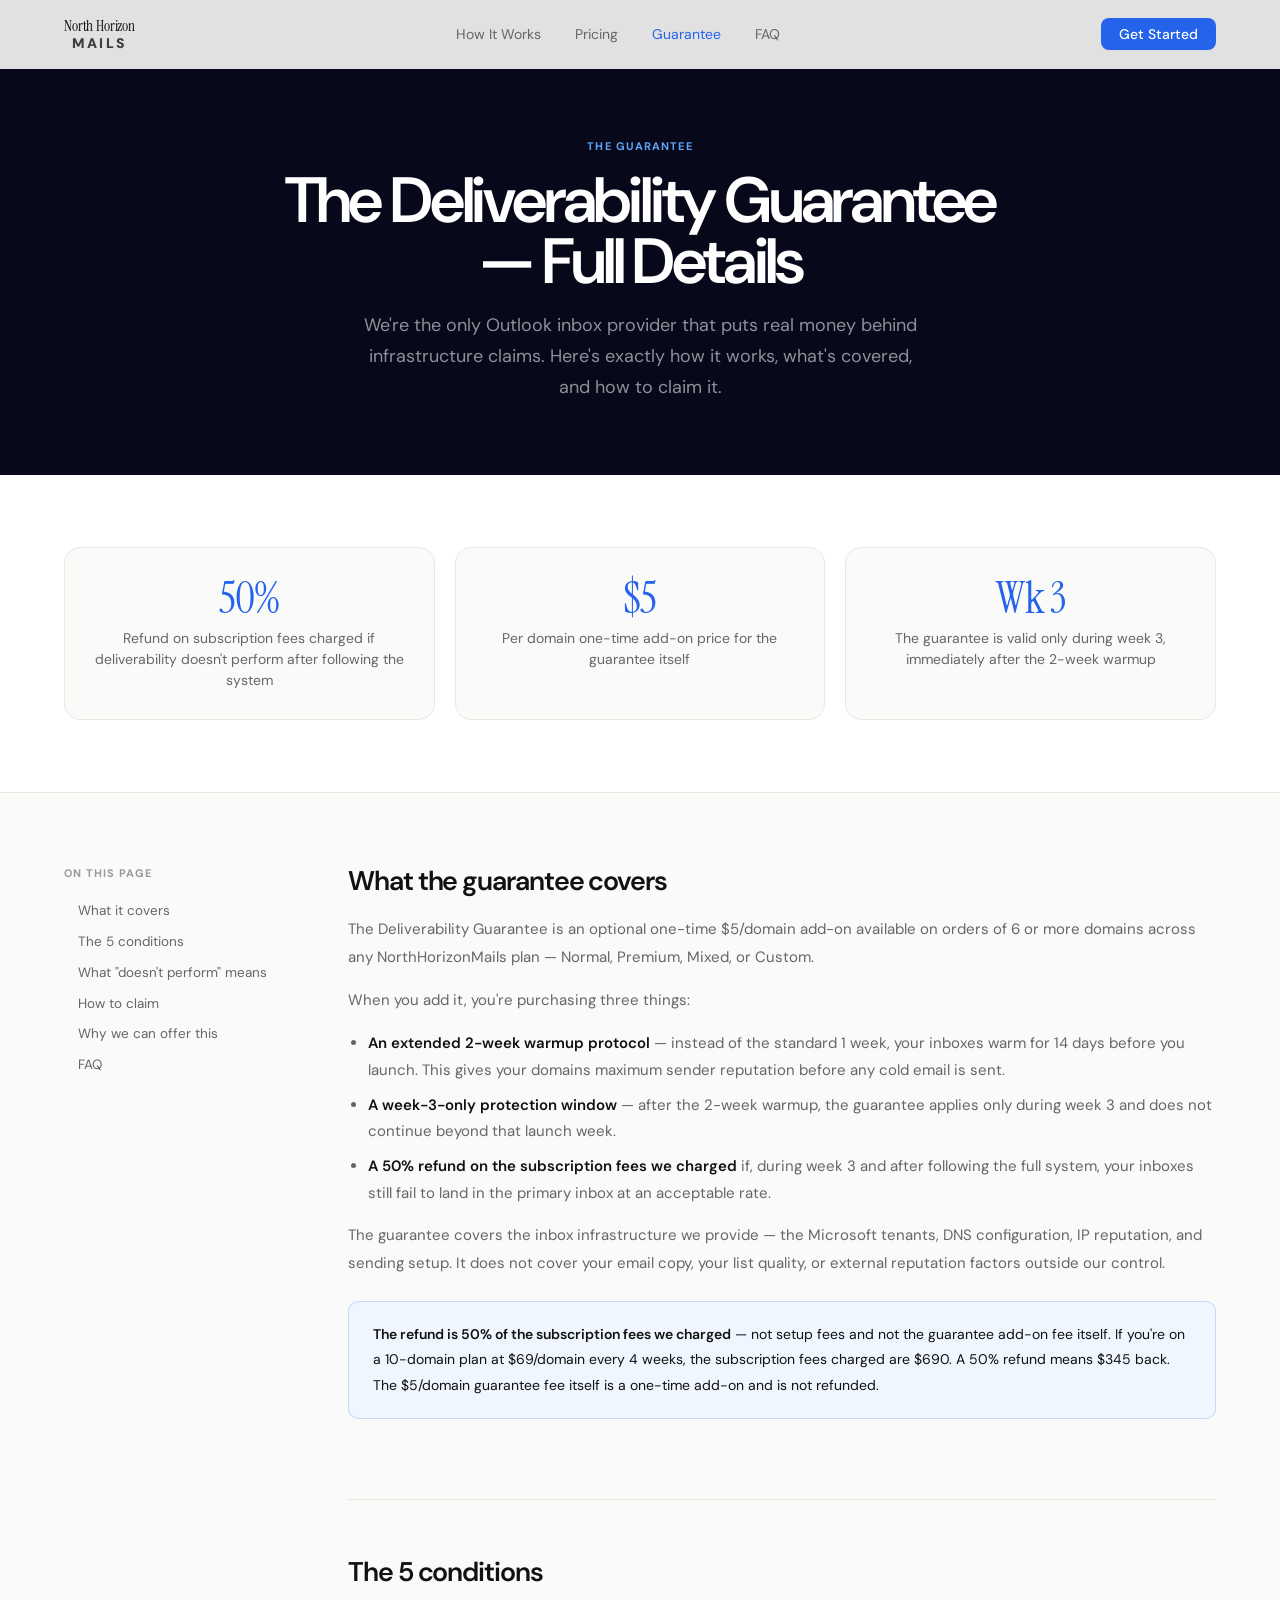
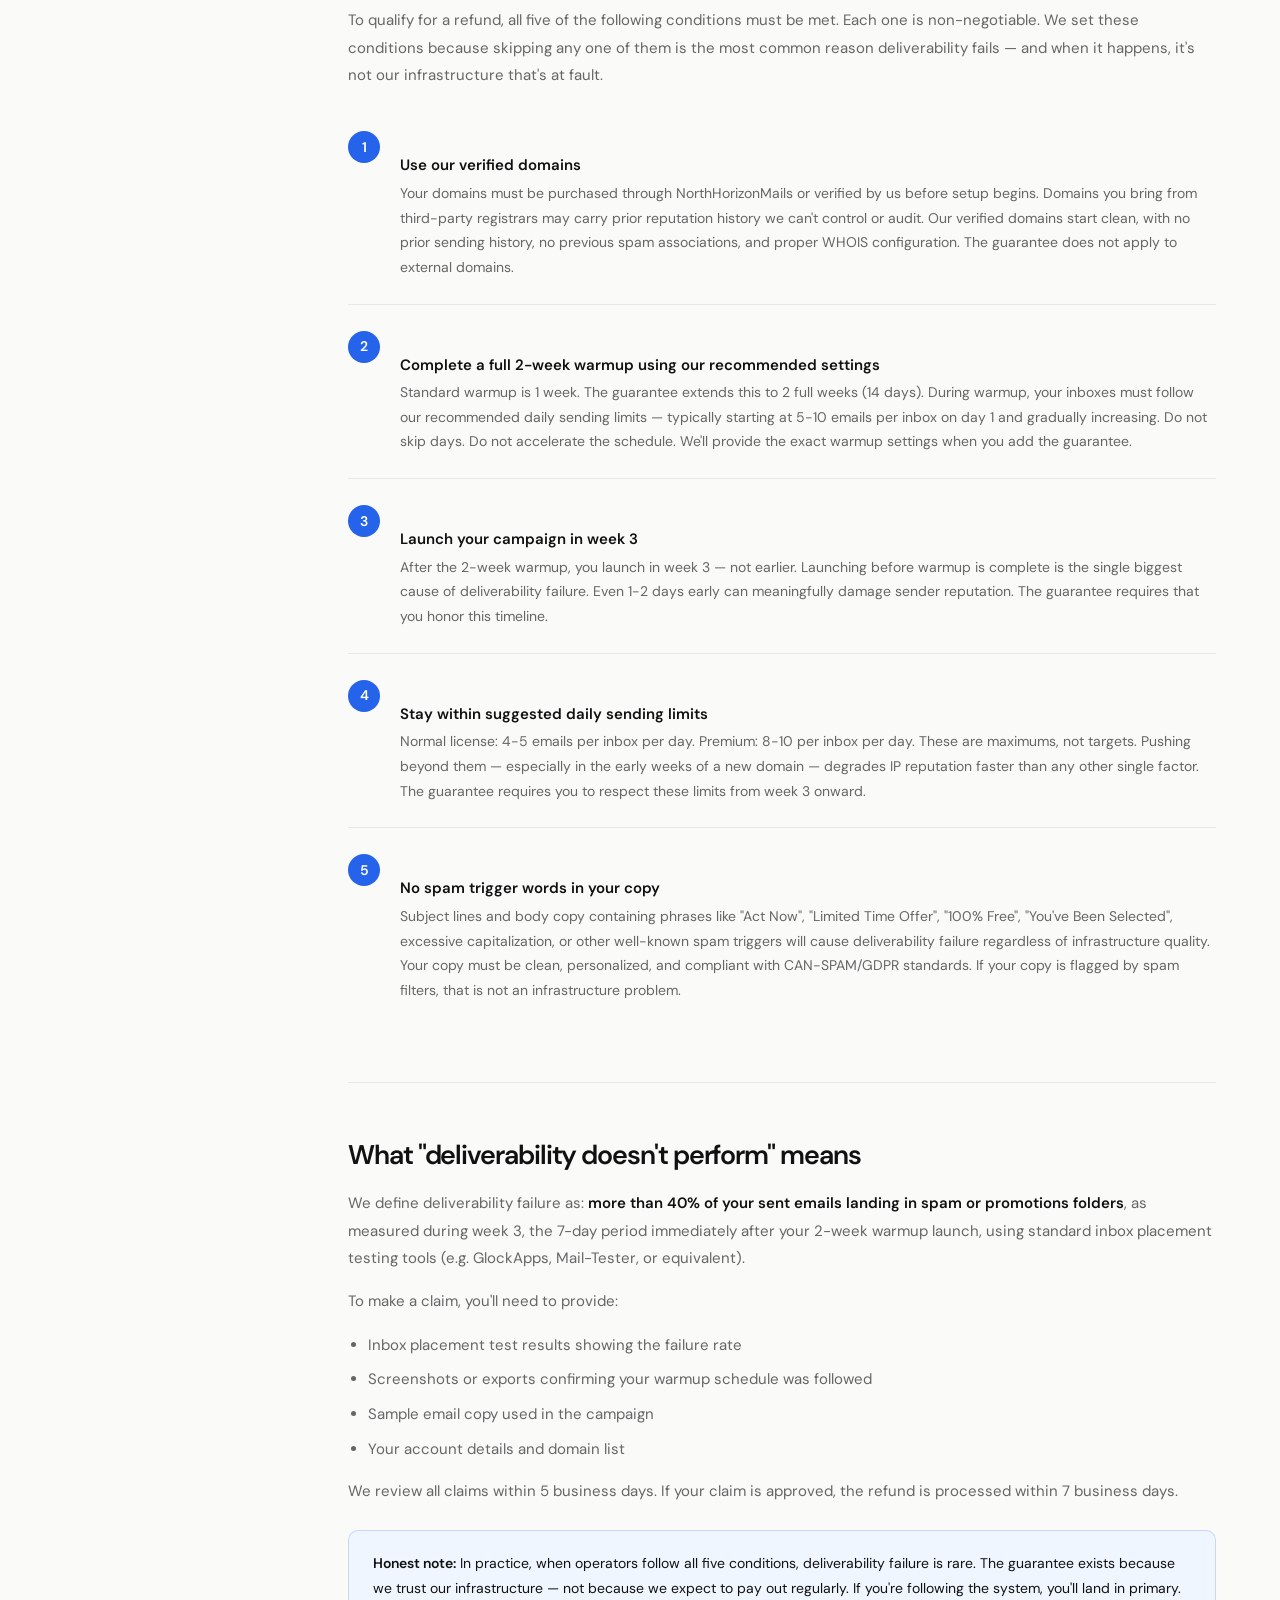
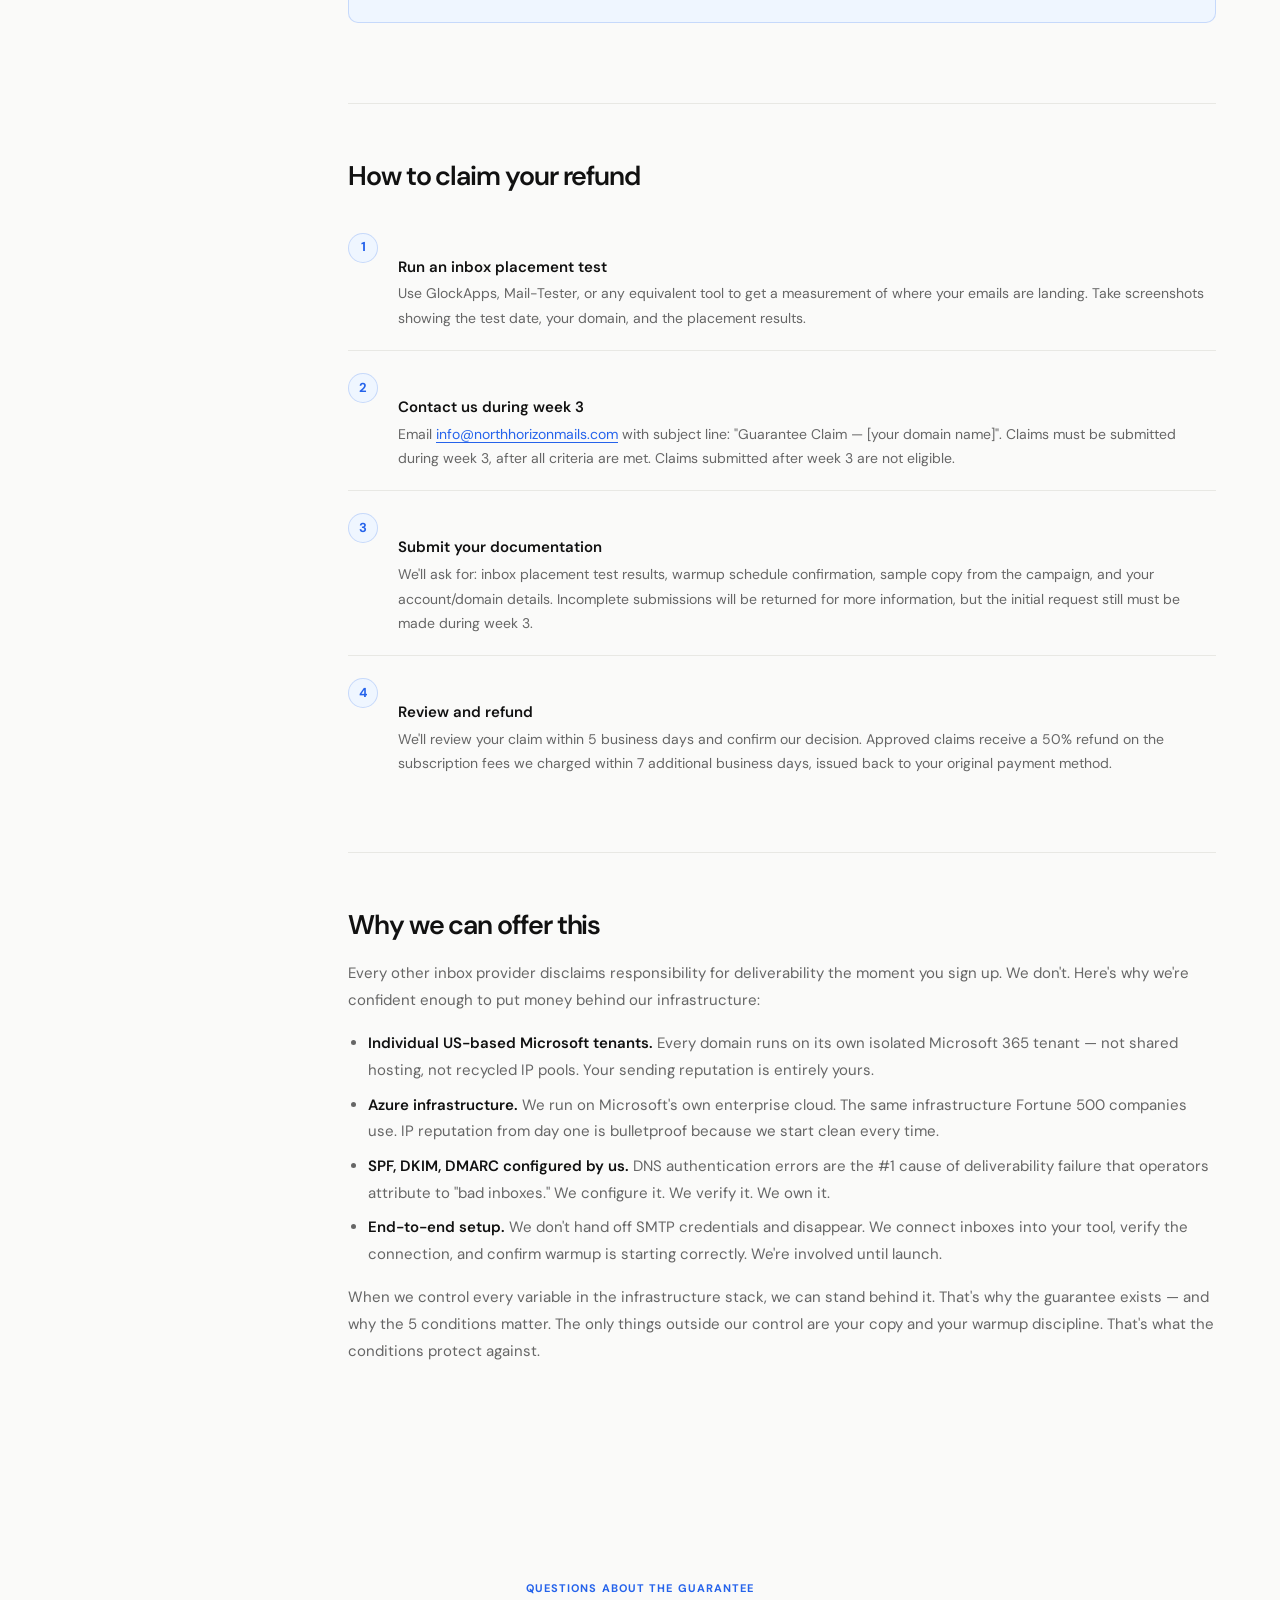
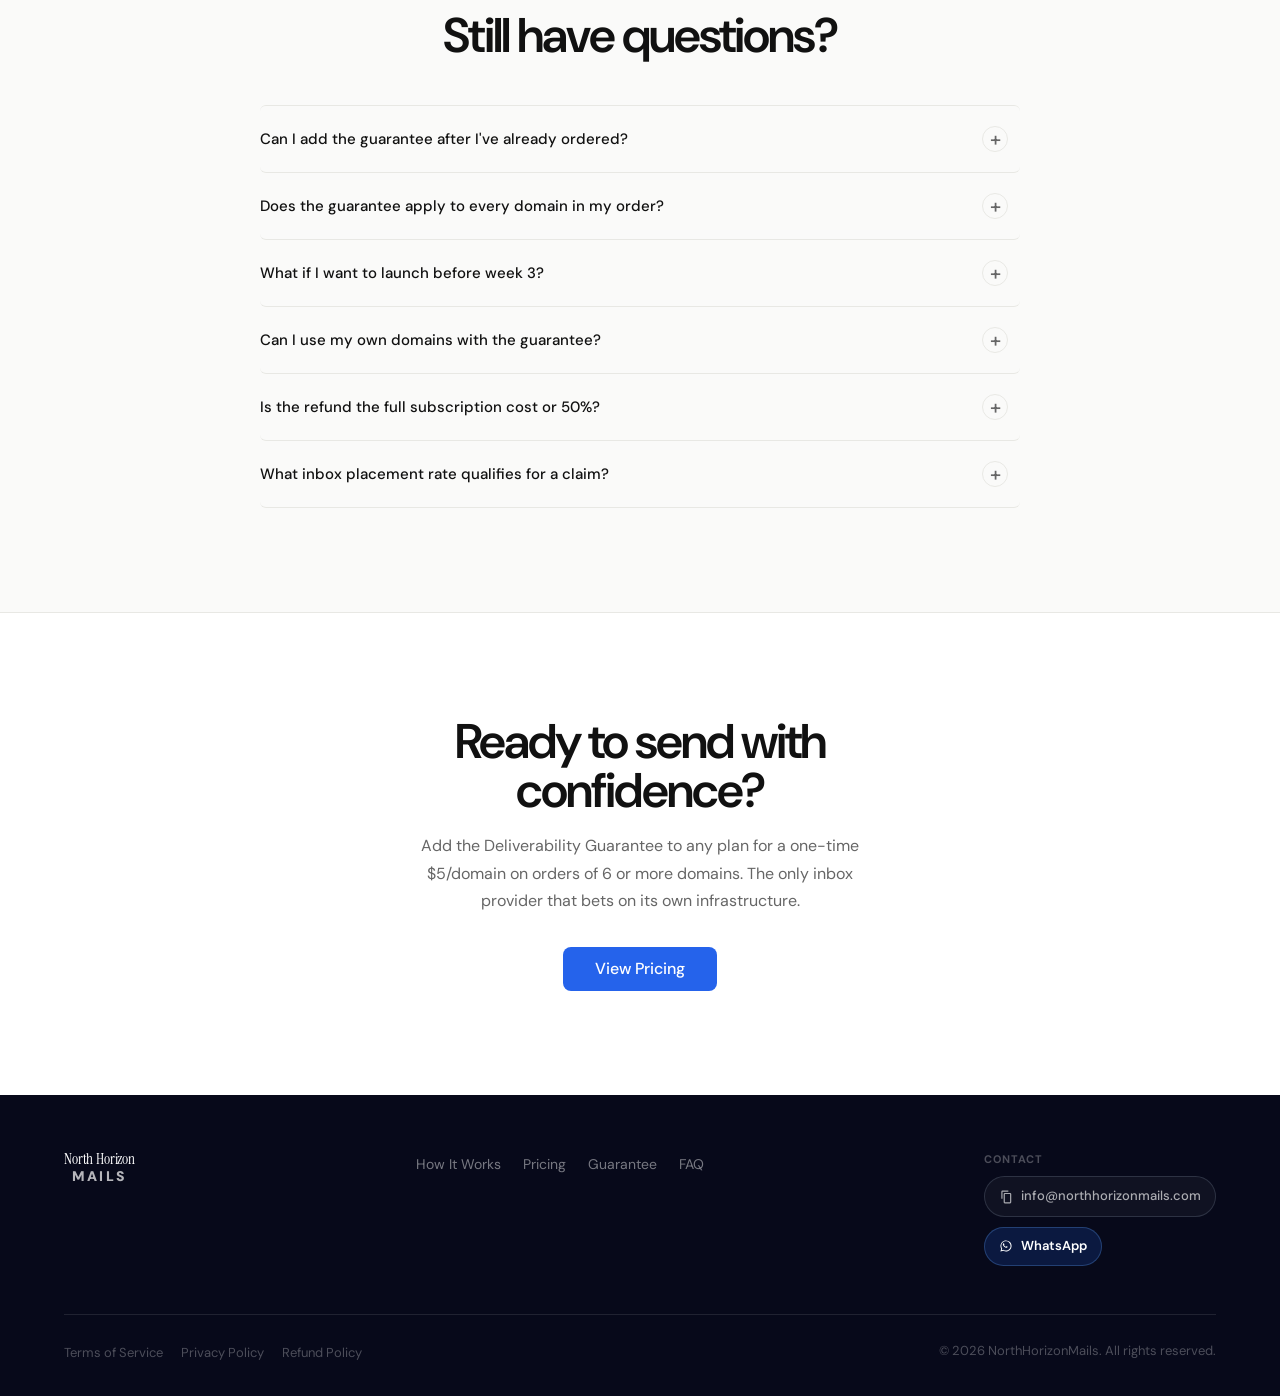
==== commit c8bbb310: "price_change" ====
--- a/guarantee.html
+++ b/guarantee.html
@@ -132,6 +132,7 @@
   </style>
 </head>
 <body>
+<div class="cursor-dot" aria-hidden="true"></div>
 
 <!-- NAVBAR -->
 <nav id="navbar">
@@ -221,7 +222,7 @@
           </ul>
           <p>The guarantee covers the inbox infrastructure we provide — the Microsoft tenants, DNS configuration, IP reputation, and sending setup. It does not cover your email copy, your list quality, or external reputation factors outside our control.</p>
           <div class="highlight-box">
-            <p><strong>The refund is 50% of the subscription fees we charged</strong> — not setup fees and not the guarantee add-on fee itself. If you're on a 10-domain plan at $65/domain every 4 weeks, the subscription fees charged are $650. A 50% refund means $325 back. The $5/domain guarantee fee itself is a one-time add-on and is not refunded.</p>
+            <p><strong>The refund is 50% of the subscription fees we charged</strong> — not setup fees and not the guarantee add-on fee itself. If you're on a 10-domain plan at $69/domain every 4 weeks, the subscription fees charged are $690. A 50% refund means $345 back. The $5/domain guarantee fee itself is a one-time add-on and is not refunded.</p>
           </div>
         </div>
 
@@ -358,7 +359,7 @@
       </div>
       <div class="faq-item">
         <button class="faq-q">Is the refund the full subscription cost or 50%?<span class="faq-ico">+</span></button>
-        <div class="faq-a">50% of the subscription fees we charged. If you have 10 domains at $65 every 4 weeks, the subscription fees charged are $650. A successful claim returns $325. The guarantee add-on fee ($5/domain one-time) is not refunded — that's the cost of the guarantee itself.</div>
+        <div class="faq-a">50% of the subscription fees we charged. If you have 10 domains at $69 every 4 weeks, the subscription fees charged are $690. A successful claim returns $345. The guarantee add-on fee ($5/domain one-time) is not refunded — that's the cost of the guarantee itself.</div>
       </div>
       <div class="faq-item">
         <button class="faq-q">What inbox placement rate qualifies for a claim?<span class="faq-ico">+</span></button>
--- a/styles/base.css
+++ b/styles/base.css
@@ -9,7 +9,7 @@
 }
 
 html {
-  scroll-behavior: smooth;
+  /* scroll-behavior handled by Lenis */
 }
 
 body {
--- a/styles/animations.css
+++ b/styles/animations.css
@@ -18,6 +18,34 @@
 .fi.d3 { transition-delay: 0.30s; }
 .fi.d4 { transition-delay: 0.40s; }
 
+/* ── Premium keyframes ───────────────────── */
+
+/* Pulsing ring on hero badge dot */
+@keyframes pulse-ring {
+  0%   { box-shadow: 0 0 0 0 rgba(37, 99, 235, 0.55); }
+  70%  { box-shadow: 0 0 0 7px rgba(37, 99, 235, 0); }
+  100% { box-shadow: 0 0 0 0 rgba(37, 99, 235, 0); }
+}
+
+/* Floating hero orb — centered */
+@keyframes float-orb-center {
+  0%, 100% { transform: translateX(-50%) translateY(0); }
+  50%       { transform: translateX(-50%) translateY(-24px); }
+}
+
+/* Floating hero orb — side */
+@keyframes float-orb-side {
+  0%, 100% { transform: translateY(0); }
+  50%       { transform: translateY(18px); }
+}
+
+/* Pulse on pricing popular pill */
+@keyframes pulse-pill {
+  0%   { box-shadow: 0 0 0 0 rgba(37, 99, 235, 0.5); }
+  70%  { box-shadow: 0 0 0 6px rgba(37, 99, 235, 0); }
+  100% { box-shadow: 0 0 0 0 rgba(37, 99, 235, 0); }
+}
+
 /* Disable animations for users who prefer reduced motion */
 @media (prefers-reduced-motion: reduce) {
   .fi {
@@ -25,4 +53,10 @@
     transform: none;
     transition: none;
   }
+  .hero-dot,
+  .popular-pill,
+  #hero::before,
+  #hero::after {
+    animation: none !important;
+  }
 }
--- a/styles/components.css
+++ b/styles/components.css
@@ -59,6 +59,30 @@
   background: var(--accent-bg);
 }
 
+/* ── Custom cursor (desktop only) ── */
+@media (pointer: fine) {
+  *, *::before, *::after { cursor: none !important; }
+
+  .cursor-dot {
+    position: fixed;
+    top: 0;
+    left: 0;
+    width: 14px;
+    height: 14px;
+    background: white;
+    border-radius: 50%;
+    pointer-events: none;
+    z-index: 99999;
+    mix-blend-mode: difference;
+    will-change: transform;
+    opacity: 0;
+    transition: opacity 0.25s ease;
+  }
+  .cursor-dot.visible {
+    opacity: 1;
+  }
+}
+
 /* ── Check icon (pricing features) ── */
 .chk {
   width: 17px;
